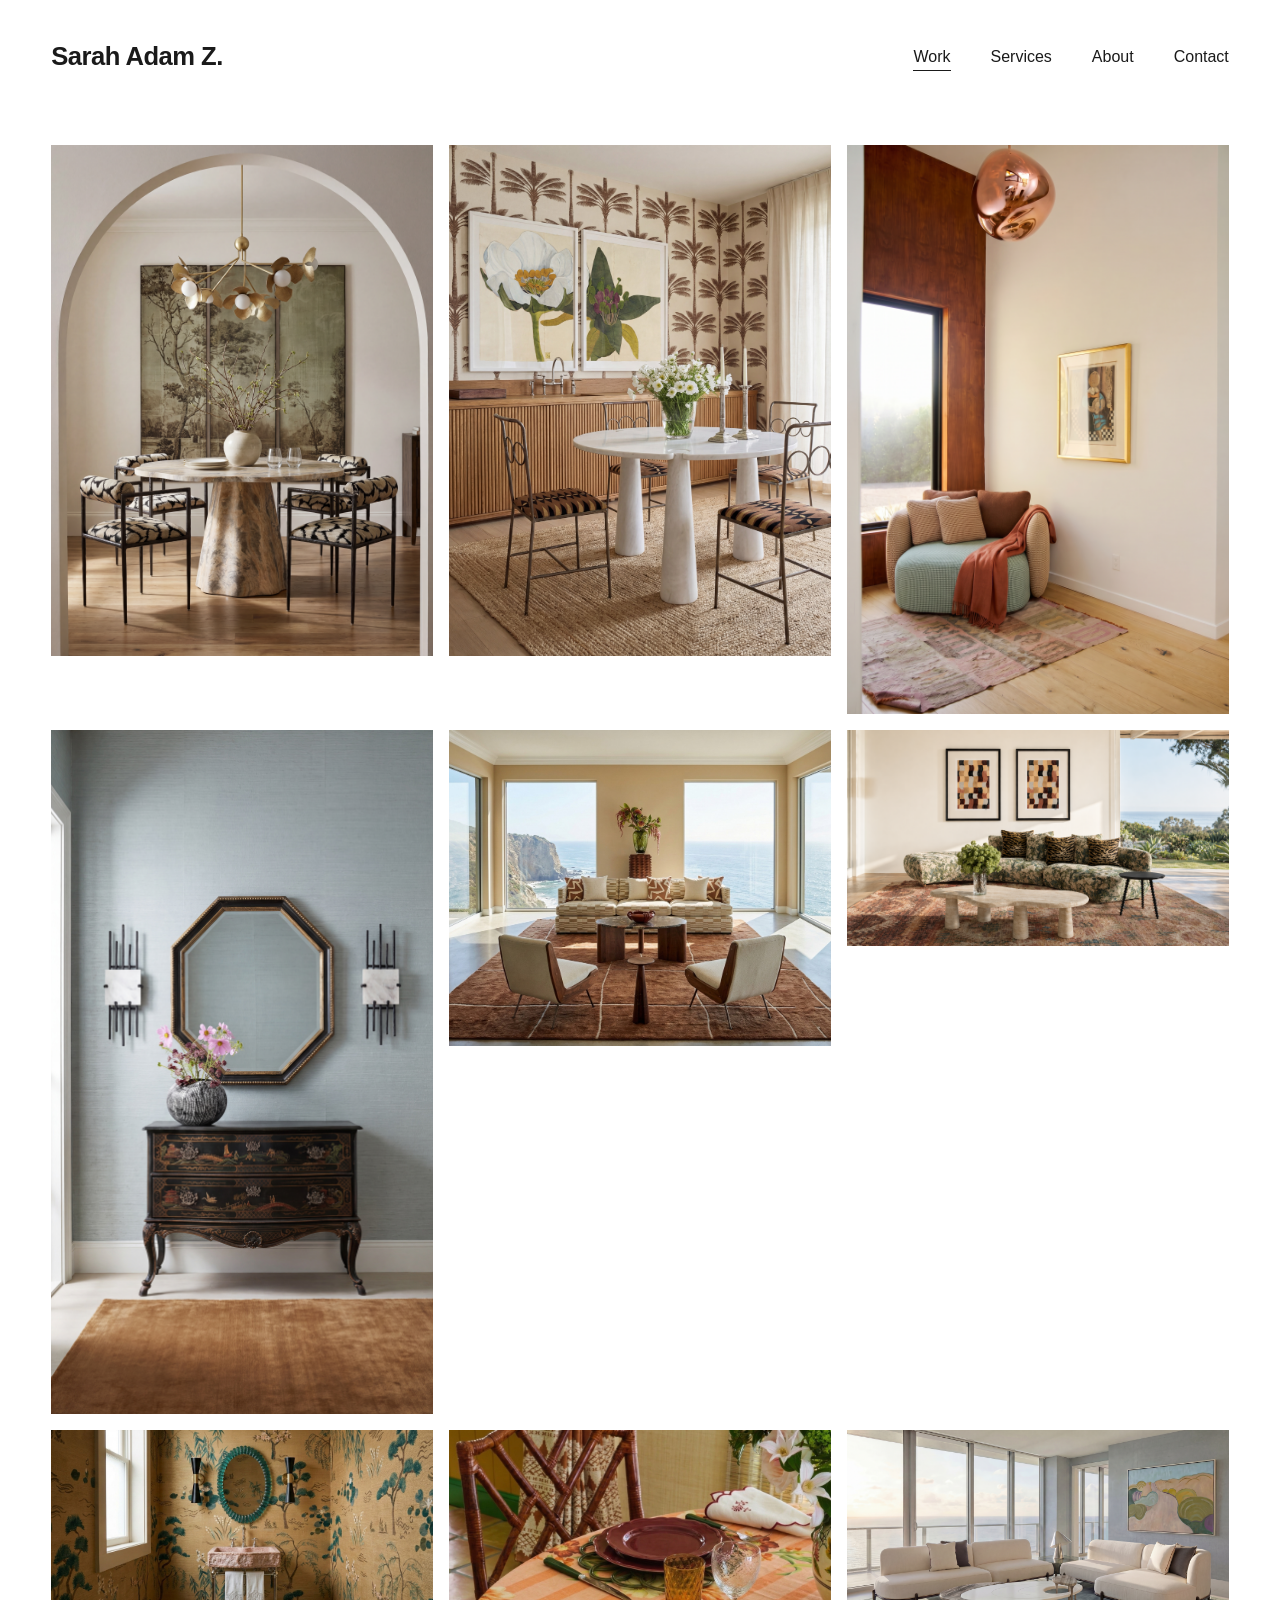
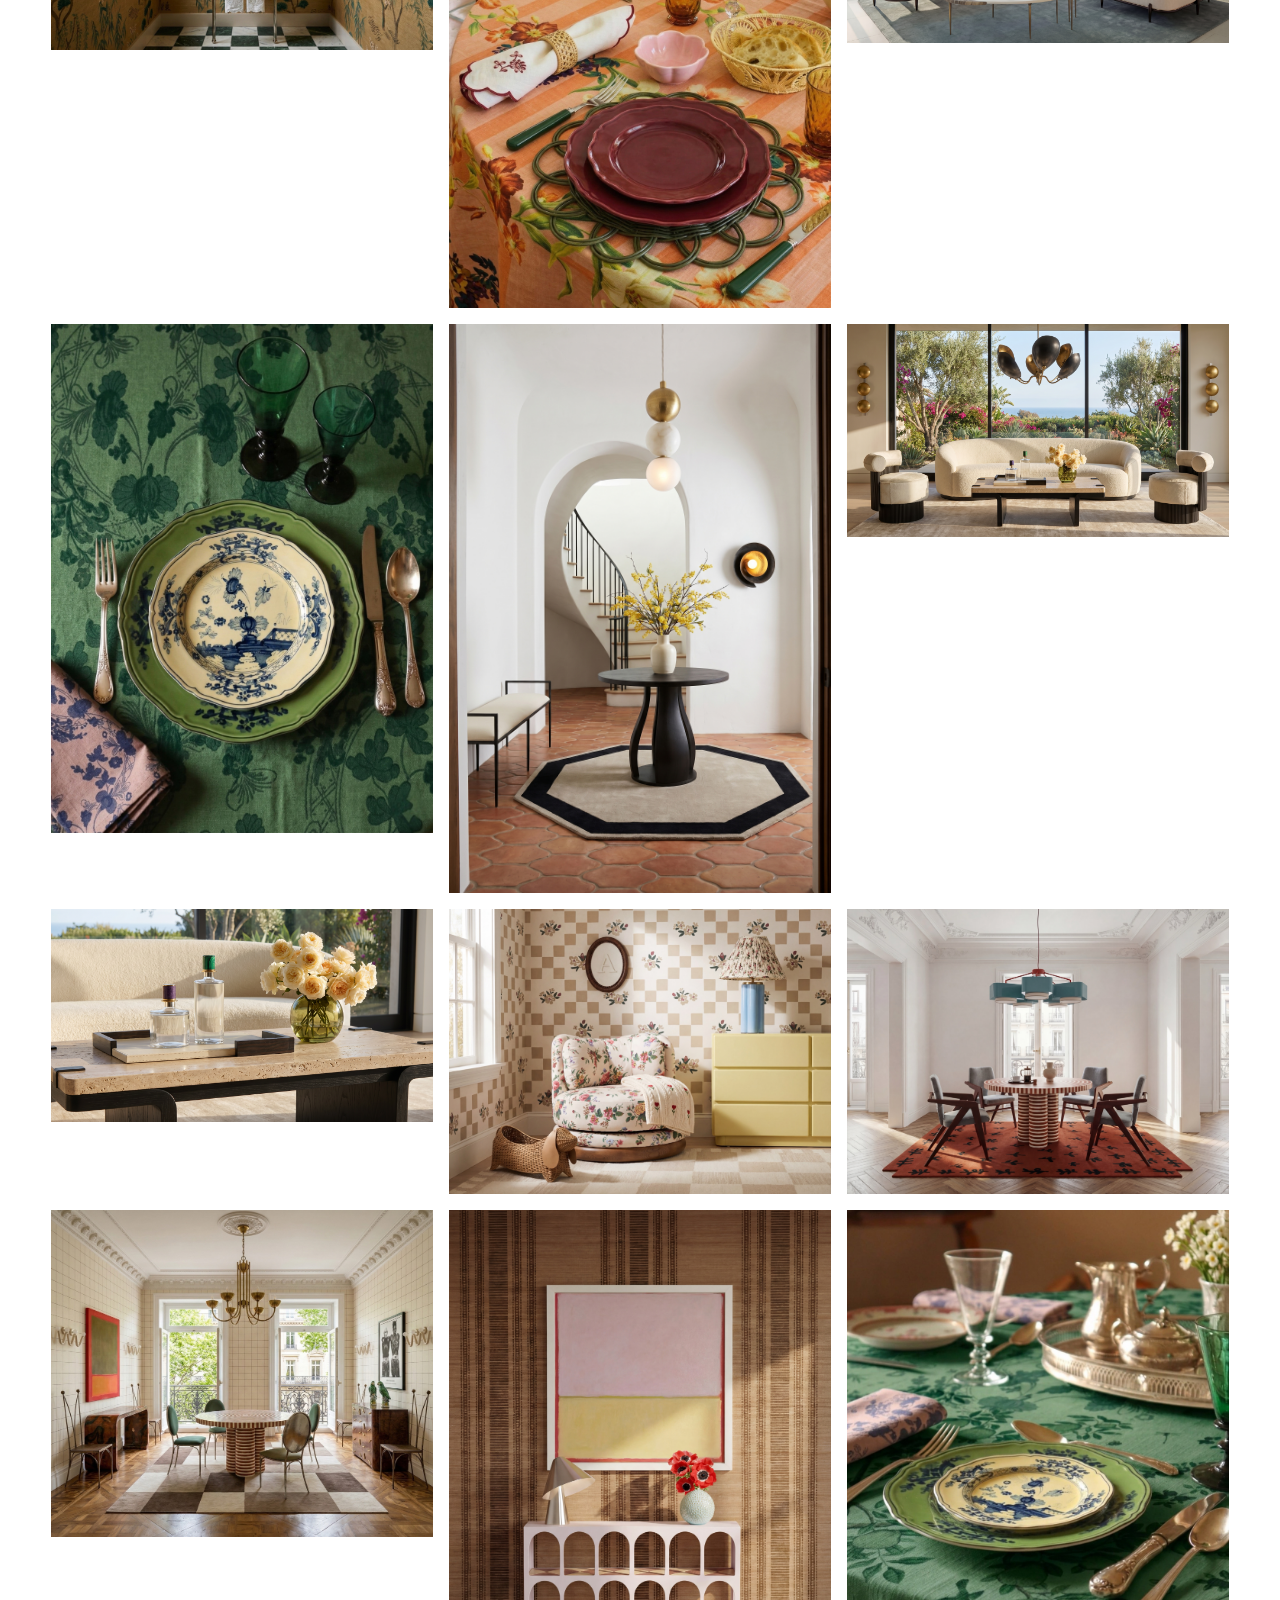
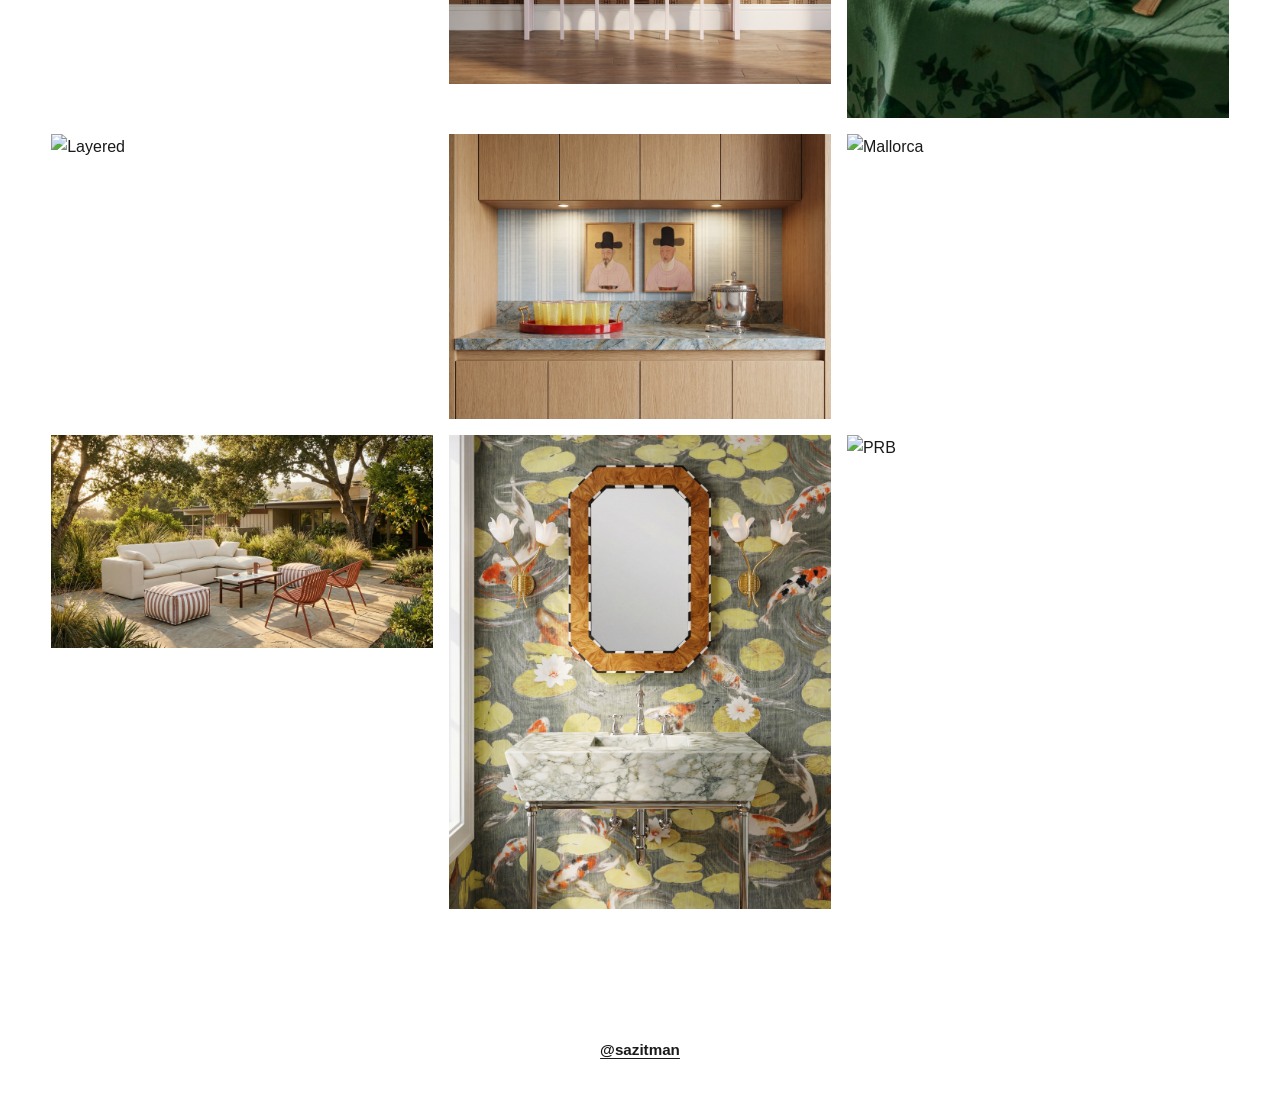
==== index.html @ c419304d "Bump CSS version to bust cache Co-Authored-By: Claude Sonnet 4.6 <noreply@anthropic.com>" ====
<!DOCTYPE html>
<html lang="en">
<head>
    <meta charset="UTF-8">
    <meta name="viewport" content="width=device-width, initial-scale=1.0">
    <title>Sarah Adam Z.</title>
    <link rel="stylesheet" href="styles.css?v=4">
</head>
<body>
    <header class="site-header">
        <a href="index.html" class="logo">Sarah Adam Z.</a>
        <button class="mobile-menu-toggle" aria-label="Toggle menu">
            <span></span>
            <span></span>
        </button>
        <nav class="main-nav">
            <a href="index.html" class="active">Work</a>
            <a href="services.html">Services</a>
            <a href="contact.html">About</a>
            <a href="contact-page.html">Contact</a>
        </nav>
    </header>

    <main>
        <section class="portfolio-grid">
            <!-- Editorial images -->
            <div class="grid-item">
                <a href="images/Arteriors.png" class="portfolio-link" data-title="Arteriors">
                    <img src="images/Arteriors.png" alt="Arteriors" loading="lazy">
                </a>
            </div>
            <div class="grid-item">
                <a href="images/Schumacher.jpg" class="portfolio-link" data-title="Schumacher">
                    <img src="images/Schumacher.jpg" alt="Schumacher" loading="lazy">
                </a>
            </div>
            <div class="grid-item">
                <a href="images/Adriana hoyos.png" class="portfolio-link" data-title="Adriana Hoyos">
                    <img src="images/Adriana hoyos.png" alt="Adriana Hoyos" loading="lazy">
                </a>
            </div>
            <div class="grid-item">
                <a href="images/alfonso marina.jpg" class="portfolio-link" data-title="Alfonso Marina">
                    <img src="images/alfonso marina.jpg" alt="Alfonso Marina" loading="lazy">
                </a>
            </div>
            <div class="grid-item">
                <a href="images/cb2.jpg" class="portfolio-link" data-title="CB2 Project">
                    <img src="images/cb2.jpg" alt="CB2 Project" loading="lazy">
                </a>
            </div>
            <!-- Rest of grid -->
            <div class="grid-item">
                <a href="images/Eichholtz.png" class="portfolio-link" data-title="Eichholtz">
                    <img src="images/Eichholtz.png" alt="Eichholtz" loading="lazy">
                </a>
            </div>
            <div class="grid-item">
                <a href="images/powder-room.jpg" class="portfolio-link" data-title="Powder Room">
                    <img src="images/powder-room.jpg" alt="Powder Room" loading="lazy">
                </a>
            </div>
            <div class="grid-item">
                <a href="images/cabanna.jpg" class="portfolio-link" data-title="Cabana">
                    <img src="images/cabanna.jpg" alt="Cabana" loading="lazy">
                </a>
            </div>
            <div class="grid-item">
                <a href="images/Miami Penthouse Living Room - No Flowers.png" class="portfolio-link" data-title="Miami Penthouse">
                    <img src="images/Miami Penthouse Living Room - No Flowers.png" alt="Miami Penthouse" loading="lazy">
                </a>
            </div>
            <div class="grid-item">
                <a href="images/ginori-1.jpg" class="portfolio-link" data-title="Ginori">
                    <img src="images/ginori-1.jpg" alt="Ginori" loading="lazy">
                </a>
            </div>
            <div class="grid-item">
                <a href="images/arteriors 2.jpg" class="portfolio-link" data-title="Arteriors 2">
                    <img src="images/arteriors 2.jpg" alt="Arteriors 2" loading="lazy">
                </a>
            </div>
            <div class="grid-item">
                <a href="images/arteriors 3.png" class="portfolio-link" data-title="Arteriors 3">
                    <img src="images/arteriors 3.png" alt="Arteriors 3" loading="lazy">
                </a>
            </div>
            <div class="grid-item">
                <a href="images/Coffee Table Close-Up.png" class="portfolio-link" data-title="Coffee Table Close-Up">
                    <img src="images/Coffee Table Close-Up.png" alt="Coffee Table Close-Up" loading="lazy">
                </a>
            </div>
            <div class="grid-item">
                <a href="images/anthropologie.jpg" class="portfolio-link" data-title="Anthropologie">
                    <img src="images/anthropologie.jpg" alt="Anthropologie" loading="lazy">
                </a>
            </div>
            <div class="grid-item">
                <a href="images/nordic-knots.jpg" class="portfolio-link" data-title="Nordic Knots">
                    <img src="images/nordic-knots.jpg" alt="Nordic Knots" loading="lazy">
                </a>
            </div>
            <div class="grid-item">
                <a href="images/madrid.jpg" class="portfolio-link" data-title="Madrid">
                    <img src="images/madrid.jpg" alt="Madrid" loading="lazy">
                </a>
            </div>
            <div class="grid-item">
                <a href="images/entrance.jpg" class="portfolio-link" data-title="Entrance">
                    <img src="images/entrance.jpg" alt="Entrance" loading="lazy">
                </a>
            </div>
            <div class="grid-item">
                <a href="images/ginori.jpg" class="portfolio-link" data-title="Ginori Details">
                    <img src="images/ginori.jpg" alt="Ginori Details" loading="lazy">
                </a>
            </div>
            <div class="grid-item">
                <a href="images/layered.jpg" class="portfolio-link" data-title="Layered">
                    <img src="images/layered.jpg" alt="Layered" loading="lazy">
                </a>
            </div>
            <div class="grid-item">
                <a href="images/bar.jpg" class="portfolio-link" data-title="Bar">
                    <img src="images/bar.jpg" alt="Bar" loading="lazy">
                </a>
            </div>
            <div class="grid-item">
                <a href="images/mallorca.jpg" class="portfolio-link" data-title="Mallorca">
                    <img src="images/mallorca.jpg" alt="Mallorca" loading="lazy">
                </a>
            </div>
            <div class="grid-item">
                <a href="images/Sundays.jpg" class="portfolio-link" data-title="Sundays">
                    <img src="images/Sundays.jpg" alt="Sundays" loading="lazy">
                </a>
            </div>
            <div class="grid-item">
                <a href="images/urban electric.jpg" class="portfolio-link" data-title="Urban Electric">
                    <img src="images/urban electric.jpg" alt="Urban Electric" loading="lazy">
                </a>
            </div>
            <div class="grid-item">
                <a href="images/PRB.jpg" class="portfolio-link" data-title="PRB">
                    <img src="images/PRB.jpg" alt="PRB" loading="lazy">
                </a>
            </div>
        </section>
    </main>

    <footer class="site-footer">
        <a href="https://www.instagram.com/sazitman" class="instagram-link" target="_blank">@sazitman</a>
    </footer>

    <!-- Lightbox -->
    <div class="lightbox" id="lightbox">
        <button class="lightbox-close" aria-label="Close">&times;</button>
        <img src="" alt="" class="lightbox-img">
    </div>

    <script src="script.js"></script>
</body>
</html>
---- styles.css ----
/* ============================================
   Reset & Base
   ============================================ */
*,
*::before,
*::after {
    margin: 0;
    padding: 0;
    box-sizing: border-box;
}

html {
    scroll-behavior: smooth;
}

body {
    font-family: -apple-system, BlinkMacSystemFont, 'Helvetica Neue', Arial, sans-serif;
    color: #1a1a1a;
    background: #fff;
    line-height: 1.6;
    -webkit-font-smoothing: antialiased;
}

img {
    max-width: 100%;
    height: auto;
    display: block;
}

a {
    color: inherit;
    text-decoration: none;
}

/* ============================================
   Header
   ============================================ */
.site-header {
    display: flex;
    align-items: center;
    justify-content: space-between;
    padding: 2.8vw 4vw;
    position: sticky;
    top: 0;
    background: rgba(255, 255, 255, 0.95);
    backdrop-filter: blur(10px);
    -webkit-backdrop-filter: blur(10px);
    z-index: 100;
}

.logo {
    font-size: 1.6rem;
    font-weight: 800;
    letter-spacing: -0.02em;
    white-space: nowrap;
}

.main-nav {
    display: flex;
    gap: 2.5rem;
}

.main-nav a {
    font-size: 1rem;
    font-weight: 400;
    position: relative;
    transition: opacity 0.2s;
}

.main-nav a::after {
    content: '';
    position: absolute;
    bottom: -2px;
    left: 0;
    width: 100%;
    height: 1px;
    background: #1a1a1a;
    transform: scaleX(0);
    transition: transform 0.3s ease;
}

.main-nav a:hover::after,
.main-nav a.active::after {
    transform: scaleX(1);
}

/* Mobile Menu Toggle */
.mobile-menu-toggle {
    display: none;
    flex-direction: column;
    gap: 6px;
    background: none;
    border: none;
    cursor: pointer;
    padding: 4px;
    z-index: 200;
}

.mobile-menu-toggle span {
    width: 24px;
    height: 1.5px;
    background: #1a1a1a;
    transition: all 0.3s ease;
}

.mobile-menu-toggle.open span:first-child {
    transform: rotate(45deg) translate(3px, 3px);
}

.mobile-menu-toggle.open span:last-child {
    transform: rotate(-45deg) translate(3px, -3px);
}

/* ============================================
   Hero Slideshow
   ============================================ */
.hero-slideshow {
    position: relative;
    width: 100%;
    max-width: 1000px;
    margin: 0 auto;
    padding: 0 4vw;
    overflow: hidden;
}

.slideshow-container {
    position: relative;
    width: 100%;
    aspect-ratio: 4 / 3;
    overflow: hidden;
}

.slide {
    position: absolute;
    top: 0;
    left: 0;
    width: 100%;
    height: 100%;
    opacity: 0;
    transition: opacity 0.8s ease;
}

.slide.active {
    opacity: 1;
}

.slide img {
    width: 100%;
    height: 100%;
    object-fit: cover;
}

.slide-arrow {
    position: absolute;
    top: 50%;
    transform: translateY(-50%);
    background: none;
    border: none;
    font-size: 2.5rem;
    color: #999;
    cursor: pointer;
    z-index: 10;
    padding: 1rem 0.5rem;
    transition: color 0.2s;
    line-height: 1;
}

.slide-arrow:hover {
    color: #1a1a1a;
}

.slide-prev {
    left: 0.5vw;
}

.slide-next {
    right: 0.5vw;
}

/* ============================================
   Portfolio Grid (3-column masonry)
   ============================================ */
.portfolio-grid {
    display: grid;
    grid-template-columns: repeat(3, 1fr);
    gap: 1rem;
    padding: 2rem 4vw 4rem;
    max-width: 1500px;
    margin: 0 auto;
    align-items: start;
}

.grid-item {
    overflow: hidden;
}

.grid-item img {
    width: 100%;
    height: auto;
    display: block;
    transition: transform 0.6s ease, opacity 0.4s ease;
}

.grid-item:hover img {
    transform: scale(1.03);
    opacity: 0.92;
}

.portfolio-link {
    display: block;
    position: relative;
    cursor: pointer;
    overflow: hidden;
}

/* ============================================
   Testimonials Page
   ============================================ */
.testimonials-page {
    max-width: 1400px;
    margin: 0 auto;
    padding: 4rem 4vw 8rem;
}

.page-title {
    font-size: clamp(2.5rem, 5vw, 4rem);
    font-weight: 800;
    text-align: center;
    margin-bottom: 3rem;
    letter-spacing: -0.02em;
}

.testimonials-grid {
    display: grid;
    grid-template-columns: repeat(3, 1fr);
    gap: 3rem;
}

.testimonial blockquote {
    font-size: 1.05rem;
    font-weight: 700;
    line-height: 1.65;
    margin-bottom: 1.5rem;
}

.testimonial cite {
    font-style: normal;
    font-size: 0.9rem;
    color: #666;
    font-weight: 400;
}

/* ============================================
   Contact Page
   ============================================ */
.contact-page {
    max-width: 1400px;
    margin: 0 auto;
    padding: 2rem 4vw 8rem;
}

.contact-content {
    display: grid;
    grid-template-columns: 1fr 1fr;
    gap: 4rem;
    align-items: start;
}

.contact-text .page-title {
    text-align: left;
    margin-bottom: 1.5rem;
}

.divider {
    width: 100%;
    max-width: 400px;
    height: 1px;
    background: #1a1a1a;
    margin-bottom: 2rem;
}

.contact-text p {
    font-size: 1rem;
    line-height: 1.75;
    margin-bottom: 1.25rem;
    max-width: 500px;
}

.contact-cta {
    margin-top: 1rem;
}

.email-link {
    font-size: 1rem;
    text-decoration: underline;
    text-underline-offset: 3px;
}

.email-link:hover {
    opacity: 0.7;
}

.contact-image img {
    width: 100%;
    height: auto;
    object-fit: cover;
}

/* ============================================
   Services List
   ============================================ */
.services-list {
    padding: 0;
}

.service-item {
    padding: 1.5rem 0;
    border-bottom: 1px solid #e5e5e5;
}

.service-item:last-child {
    border-bottom: none;
}

.service-title {
    font-size: 1.2rem;
    font-weight: 700;
    cursor: pointer;
    list-style: none;
    display: flex;
    align-items: center;
    justify-content: space-between;
}

.service-title::-webkit-details-marker {
    display: none;
}

.service-title::after {
    content: '+';
    font-size: 1.4rem;
    font-weight: 300;
    transition: transform 0.3s ease;
}

.service-item[open] .service-title::after {
    content: '\2212';
}

.service-item[open] .service-title {
    margin-bottom: 0.75rem;
}

.service-description {
    font-size: 1rem;
    line-height: 1.75;
    margin-bottom: 0.75rem;
    color: #444;
}

.service-price {
    font-size: 0.95rem;
    font-weight: 600;
}

/* ============================================
   Footer
   ============================================ */
.site-footer {
    text-align: center;
    padding: 4rem 4vw 3rem;
}

.instagram-link {
    font-size: 0.95rem;
    font-weight: 600;
    text-decoration: underline;
    text-underline-offset: 3px;
}

.instagram-link:hover {
    opacity: 0.7;
}

/* ============================================
   Lightbox
   ============================================ */
.lightbox {
    position: fixed;
    inset: 0;
    background: rgba(0, 0, 0, 0.92);
    display: flex;
    align-items: center;
    justify-content: center;
    z-index: 1000;
    opacity: 0;
    pointer-events: none;
    transition: opacity 0.3s ease;
}

.lightbox.active {
    opacity: 1;
    pointer-events: all;
}

body:has(.lightbox.active) .site-header,
body:has(.lightbox.active) main,
body:has(.lightbox.active) .site-footer {
    visibility: hidden;
}

.lightbox-img {
    max-width: 75vw;
    max-height: 85vh;
    width: auto;
    height: auto;
    object-fit: contain;
}

.lightbox-close {
    position: absolute;
    top: 1.5rem;
    right: 2rem;
    background: none;
    border: none;
    color: #fff;
    font-size: 2.5rem;
    cursor: pointer;
    line-height: 1;
    transition: opacity 0.2s;
}

.lightbox-close:hover {
    opacity: 0.7;
}

/* ============================================
   Mobile Responsive
   ============================================ */
@media (max-width: 768px) {
    .site-header {
        padding: 6vw 5vw;
    }

    .mobile-menu-toggle {
        display: flex;
    }

    .main-nav {
        position: fixed;
        top: 0;
        right: 0;
        width: 100%;
        height: 100vh;
        flex-direction: column;
        align-items: center;
        justify-content: center;
        gap: 2rem;
        background: #fff;
        transform: translateX(100%);
        transition: transform 0.4s ease;
        z-index: 150;
    }

    .main-nav.open {
        transform: translateX(0);
    }

    .main-nav a {
        font-size: 1.5rem;
    }

    .hero-slideshow {
        padding: 0 5vw;
    }

    .slide-arrow {
        font-size: 1.8rem;
    }

    .portfolio-grid {
        grid-template-columns: 1fr;
        padding: 3rem 5vw;
    }

    .testimonials-grid {
        grid-template-columns: 1fr;
        gap: 2.5rem;
    }

    .contact-content {
        grid-template-columns: 1fr;
        gap: 2.5rem;
    }

    .contact-image {
        order: -1;
    }
}

@media (max-width: 1024px) and (min-width: 769px) {
    .portfolio-grid {
        grid-template-columns: repeat(2, 1fr);
    }

    .testimonials-grid {
        grid-template-columns: repeat(2, 1fr);
    }
}
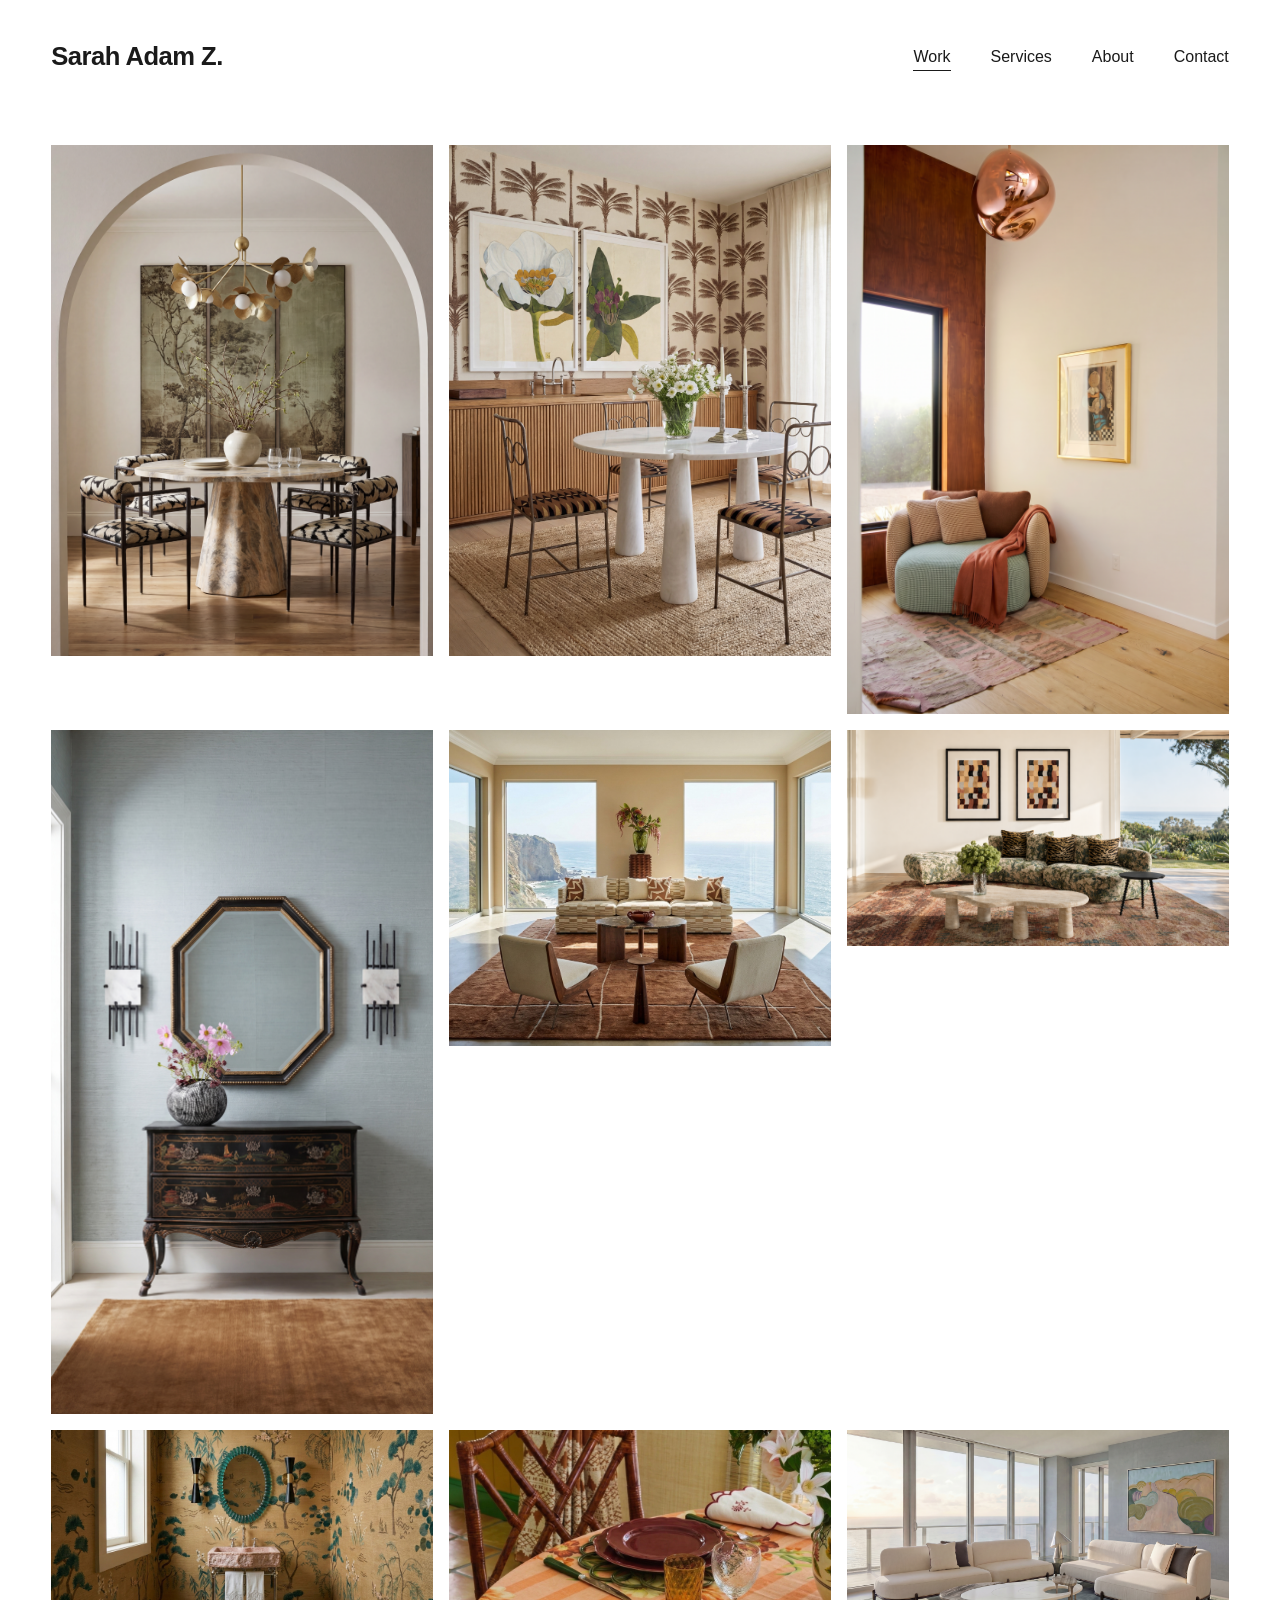
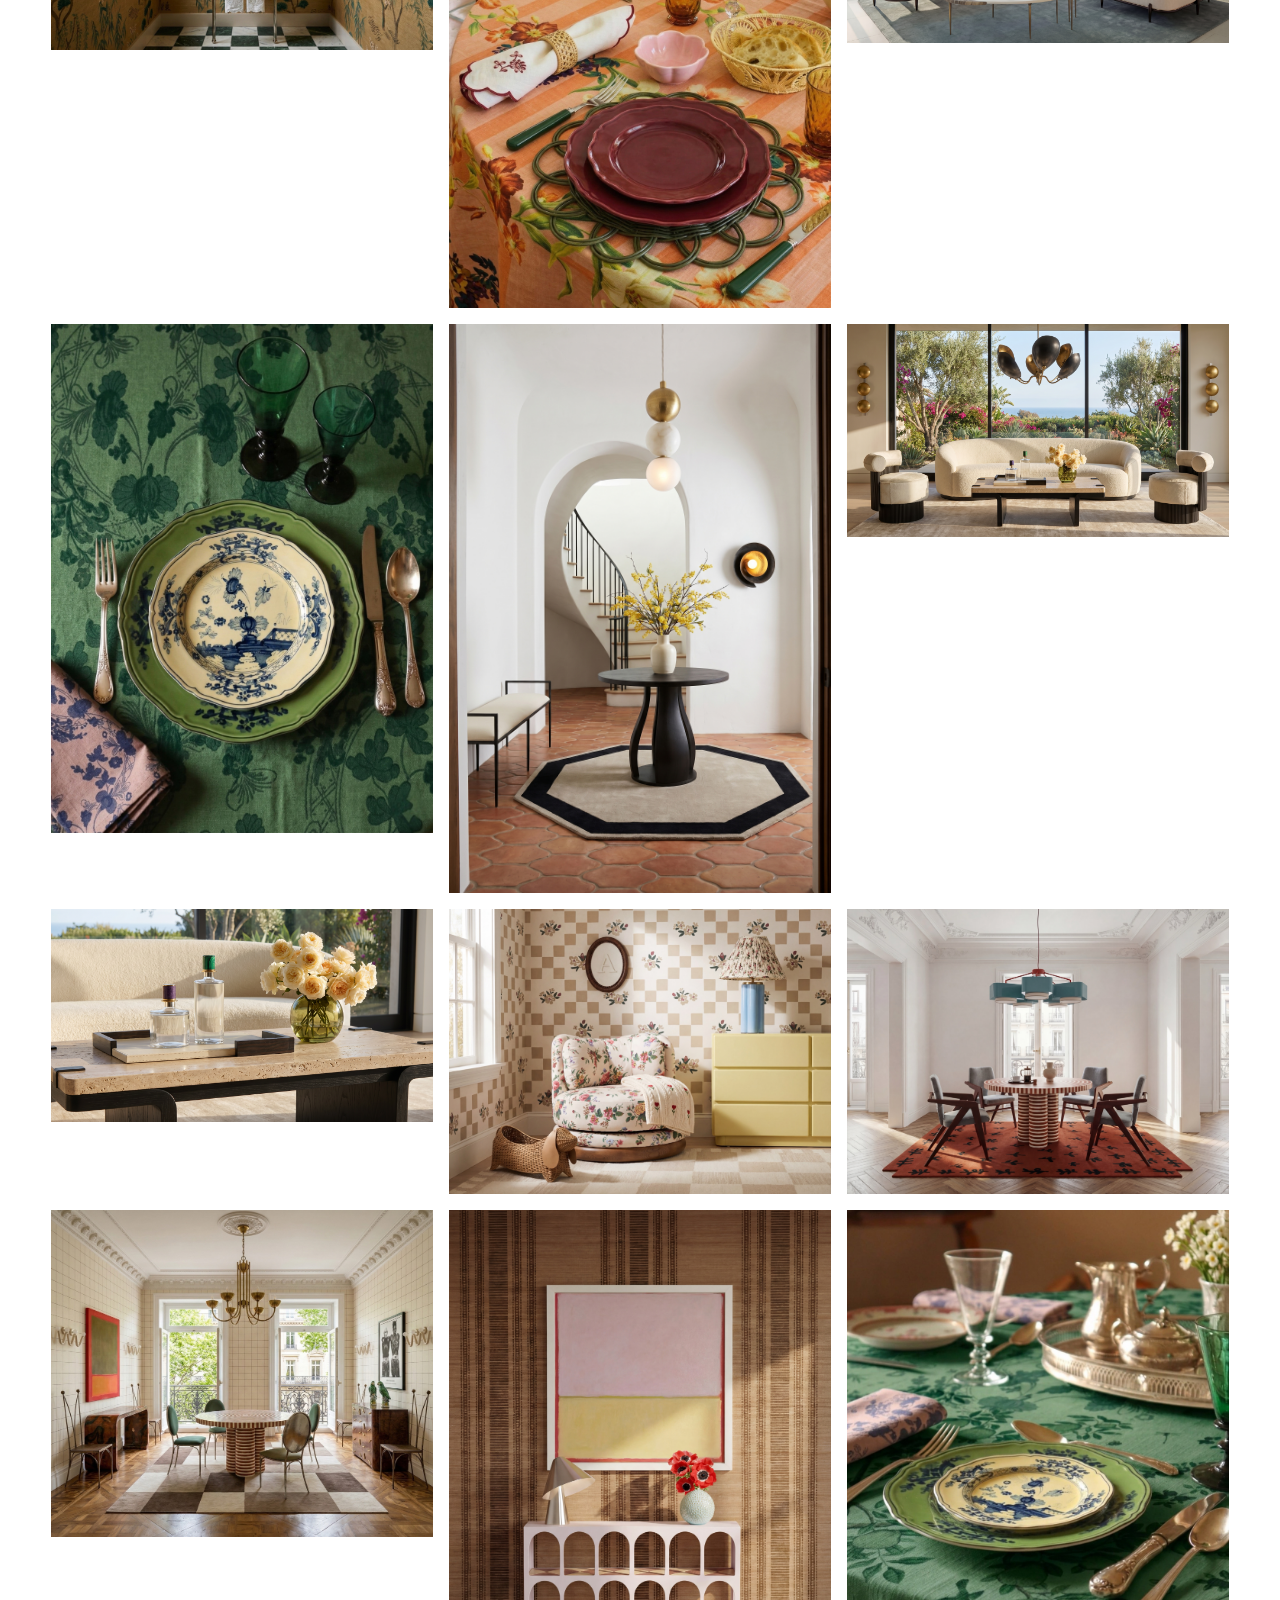
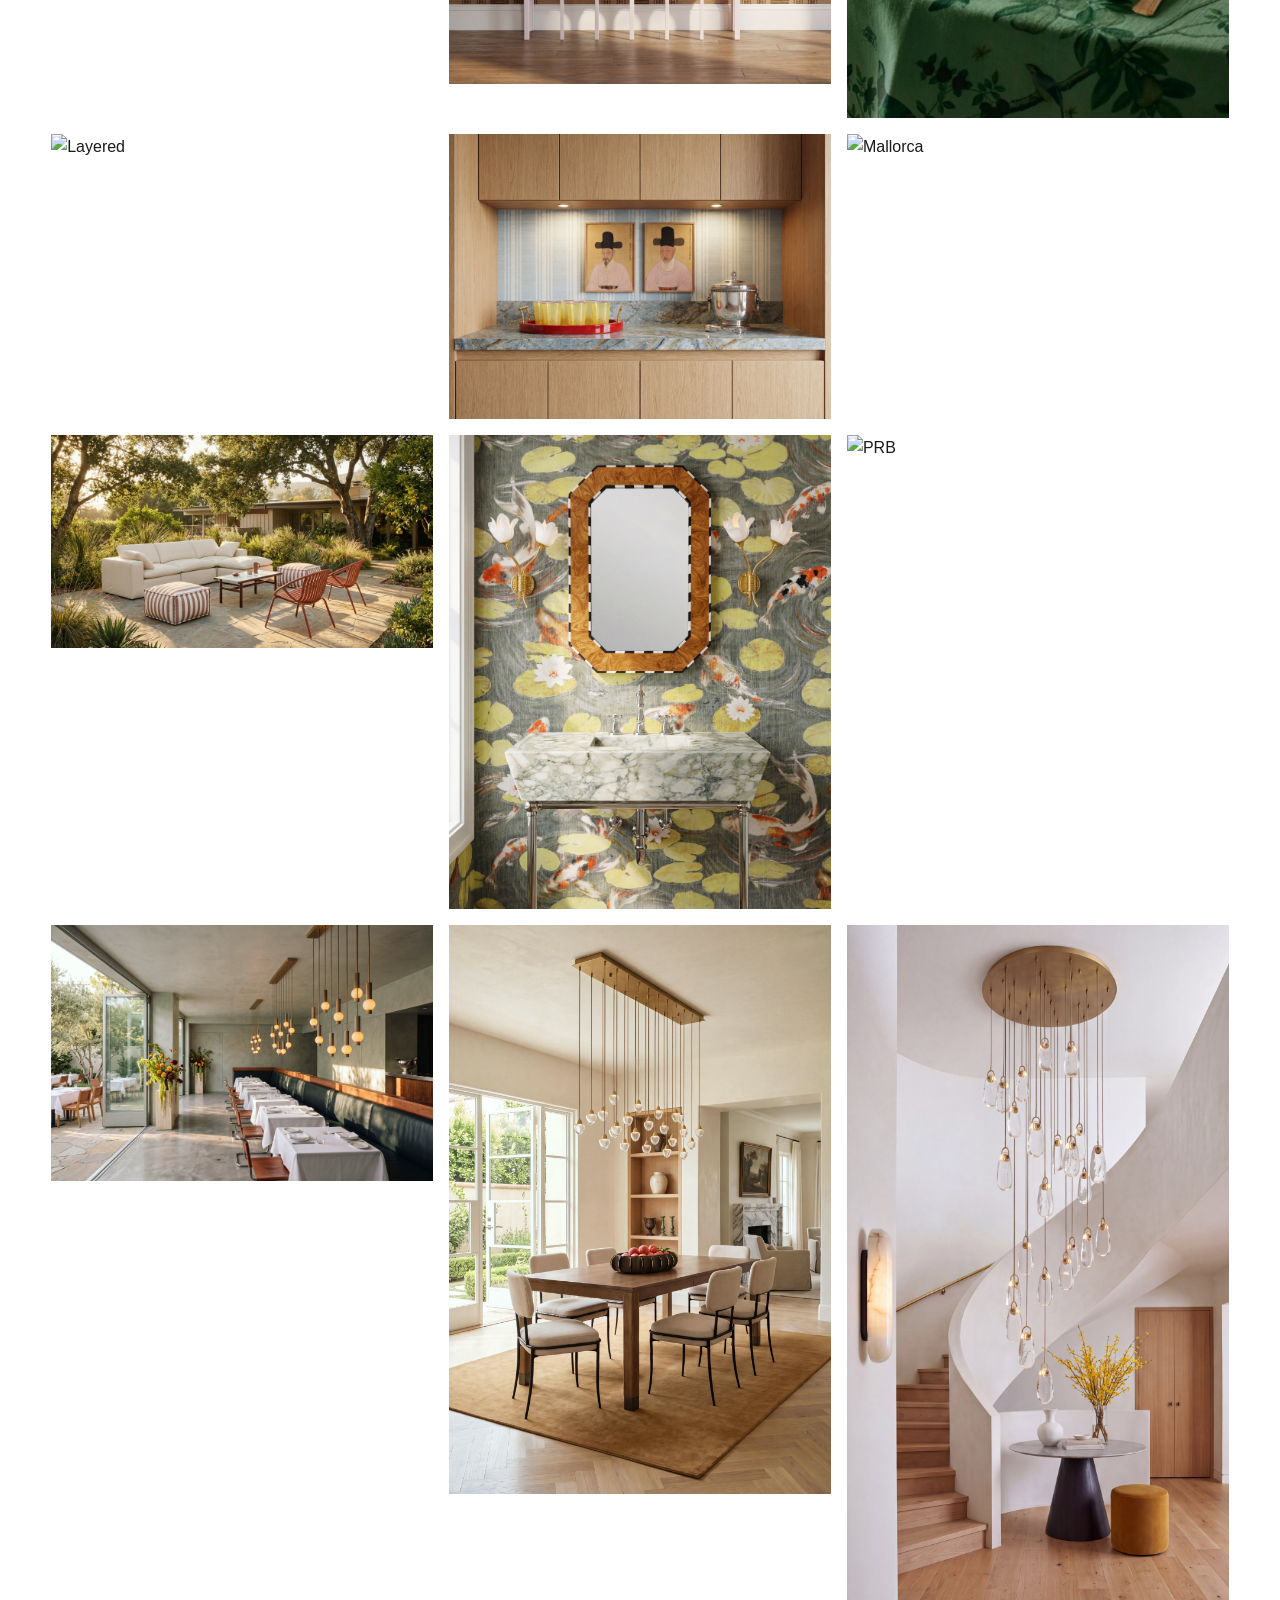
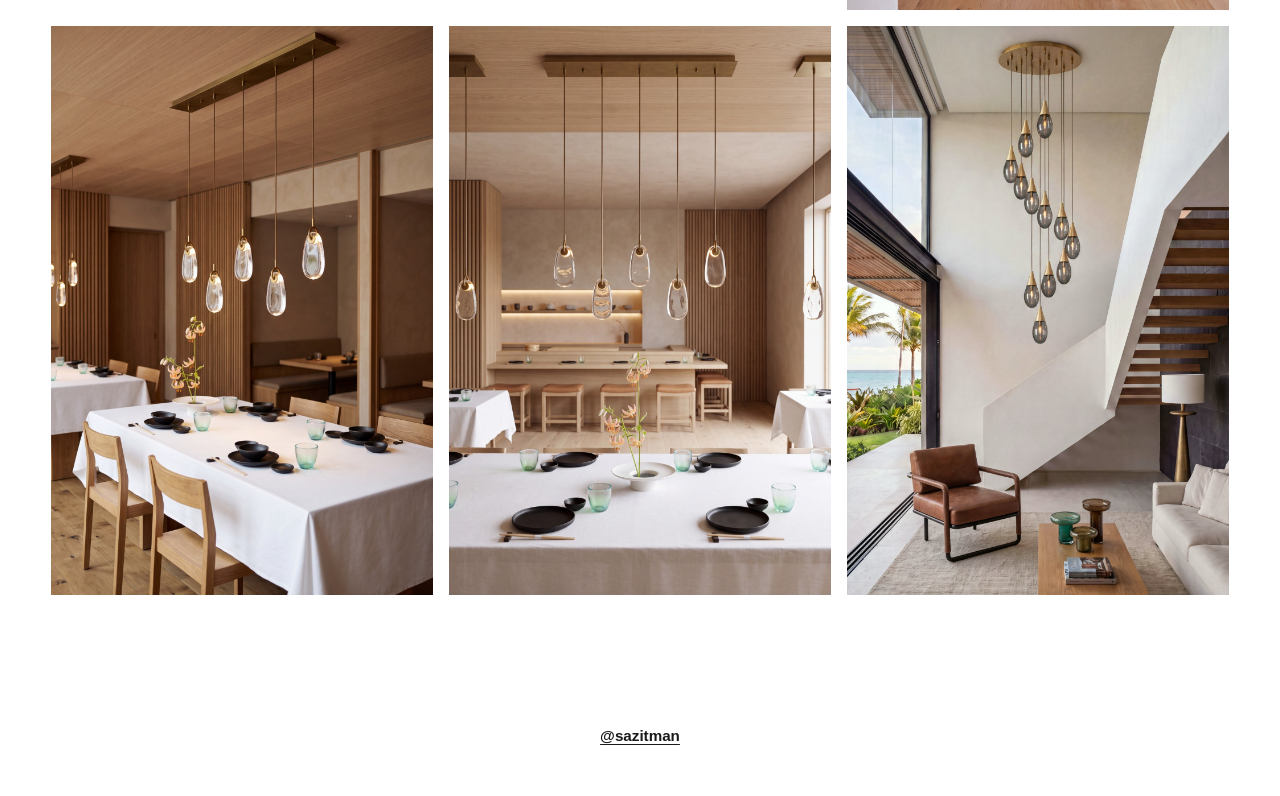
==== commit 33c0fe34: "Add 6 new photos to portfolio grid Co-Authored-By: Claude Sonnet 4.6 <noreply@anthropic.com>" ====
--- a/index.html
+++ b/index.html
@@ -145,6 +145,36 @@
                     <img src="images/PRB.jpg" alt="PRB" loading="lazy">
                 </a>
             </div>
+            <div class="grid-item">
+                <a href="images/restaurant-1.jpg" class="portfolio-link" data-title="Restaurant">
+                    <img src="images/restaurant-1.jpg" alt="Restaurant" loading="lazy">
+                </a>
+            </div>
+            <div class="grid-item">
+                <a href="images/dining-chandelier.jpg" class="portfolio-link" data-title="Dining Chandelier">
+                    <img src="images/dining-chandelier.jpg" alt="Dining Chandelier" loading="lazy">
+                </a>
+            </div>
+            <div class="grid-item">
+                <a href="images/staircase.jpg" class="portfolio-link" data-title="Staircase">
+                    <img src="images/staircase.jpg" alt="Staircase" loading="lazy">
+                </a>
+            </div>
+            <div class="grid-item">
+                <a href="images/restaurant-2.jpg" class="portfolio-link" data-title="Restaurant 2">
+                    <img src="images/restaurant-2.jpg" alt="Restaurant 2" loading="lazy">
+                </a>
+            </div>
+            <div class="grid-item">
+                <a href="images/restaurant-3.jpg" class="portfolio-link" data-title="Restaurant 3">
+                    <img src="images/restaurant-3.jpg" alt="Restaurant 3" loading="lazy">
+                </a>
+            </div>
+            <div class="grid-item">
+                <a href="images/beach-house.jpg" class="portfolio-link" data-title="Beach House">
+                    <img src="images/beach-house.jpg" alt="Beach House" loading="lazy">
+                </a>
+            </div>
         </section>
     </main>
 
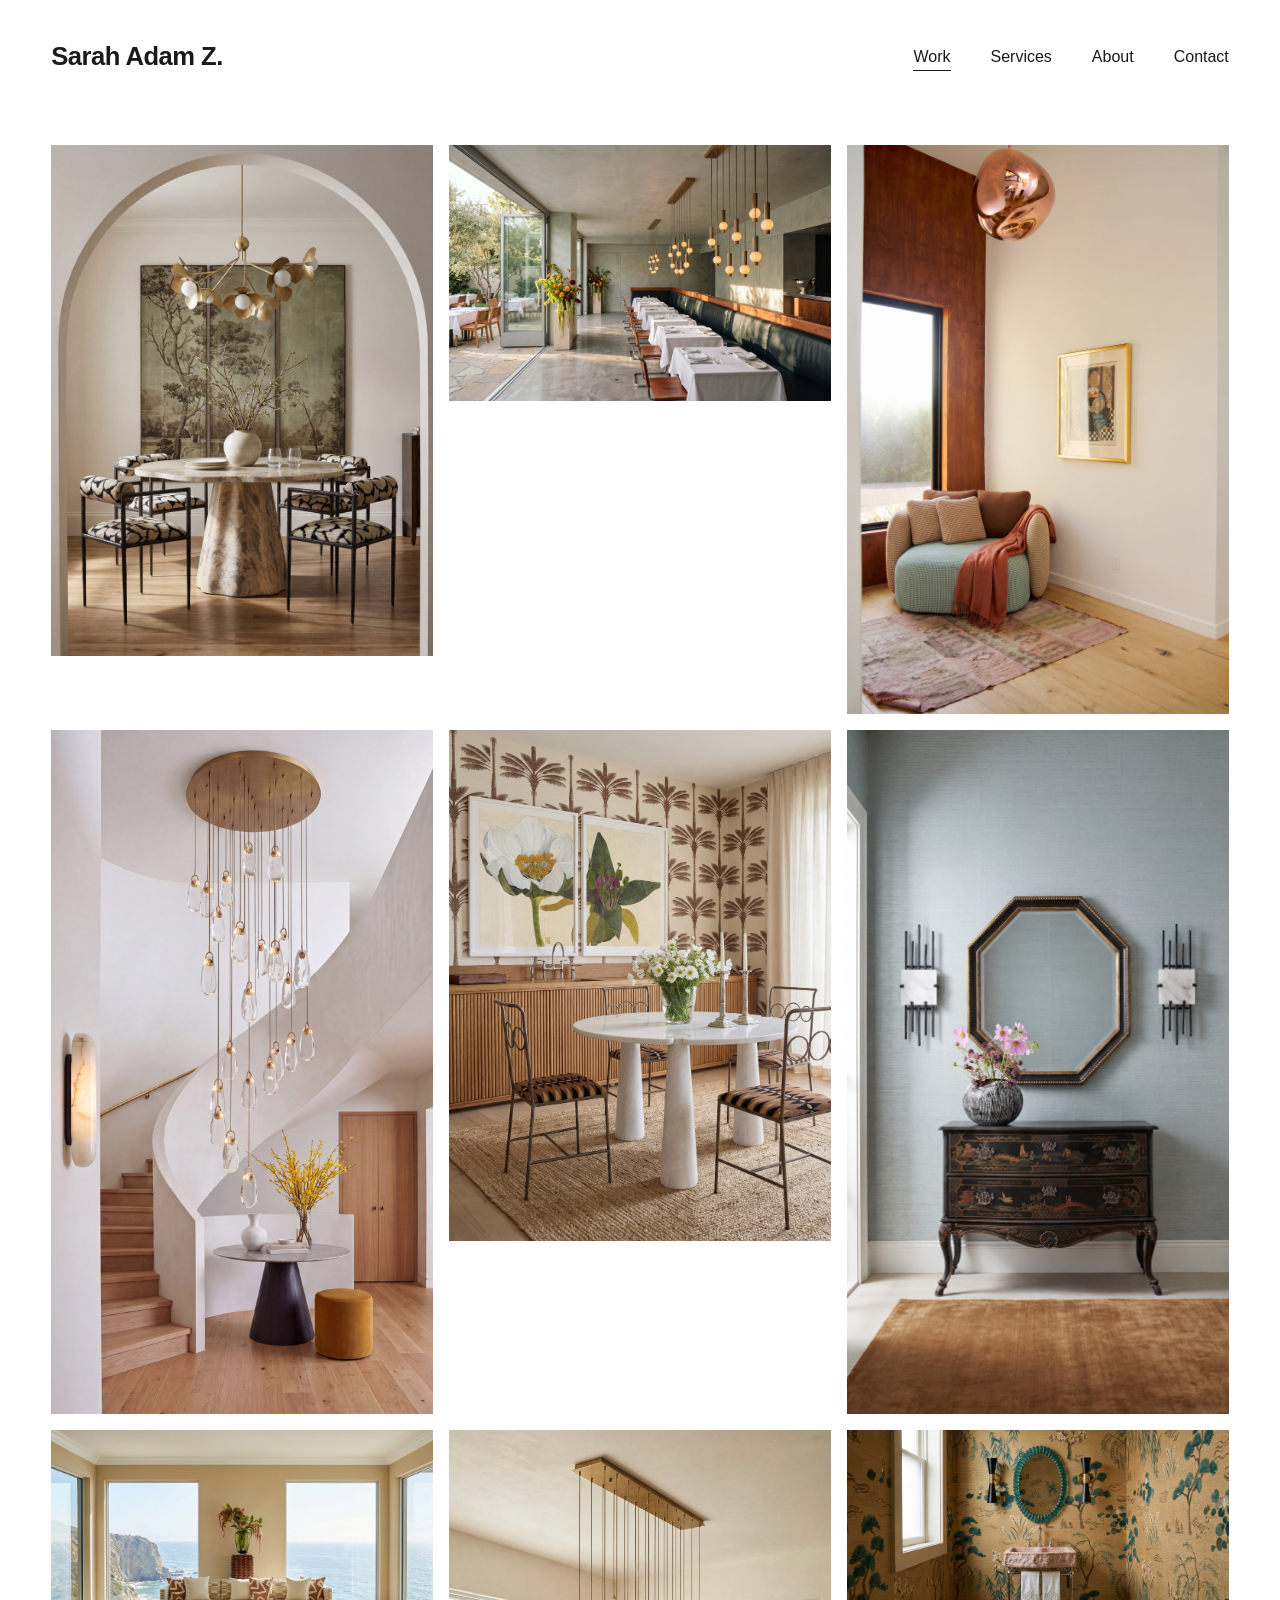
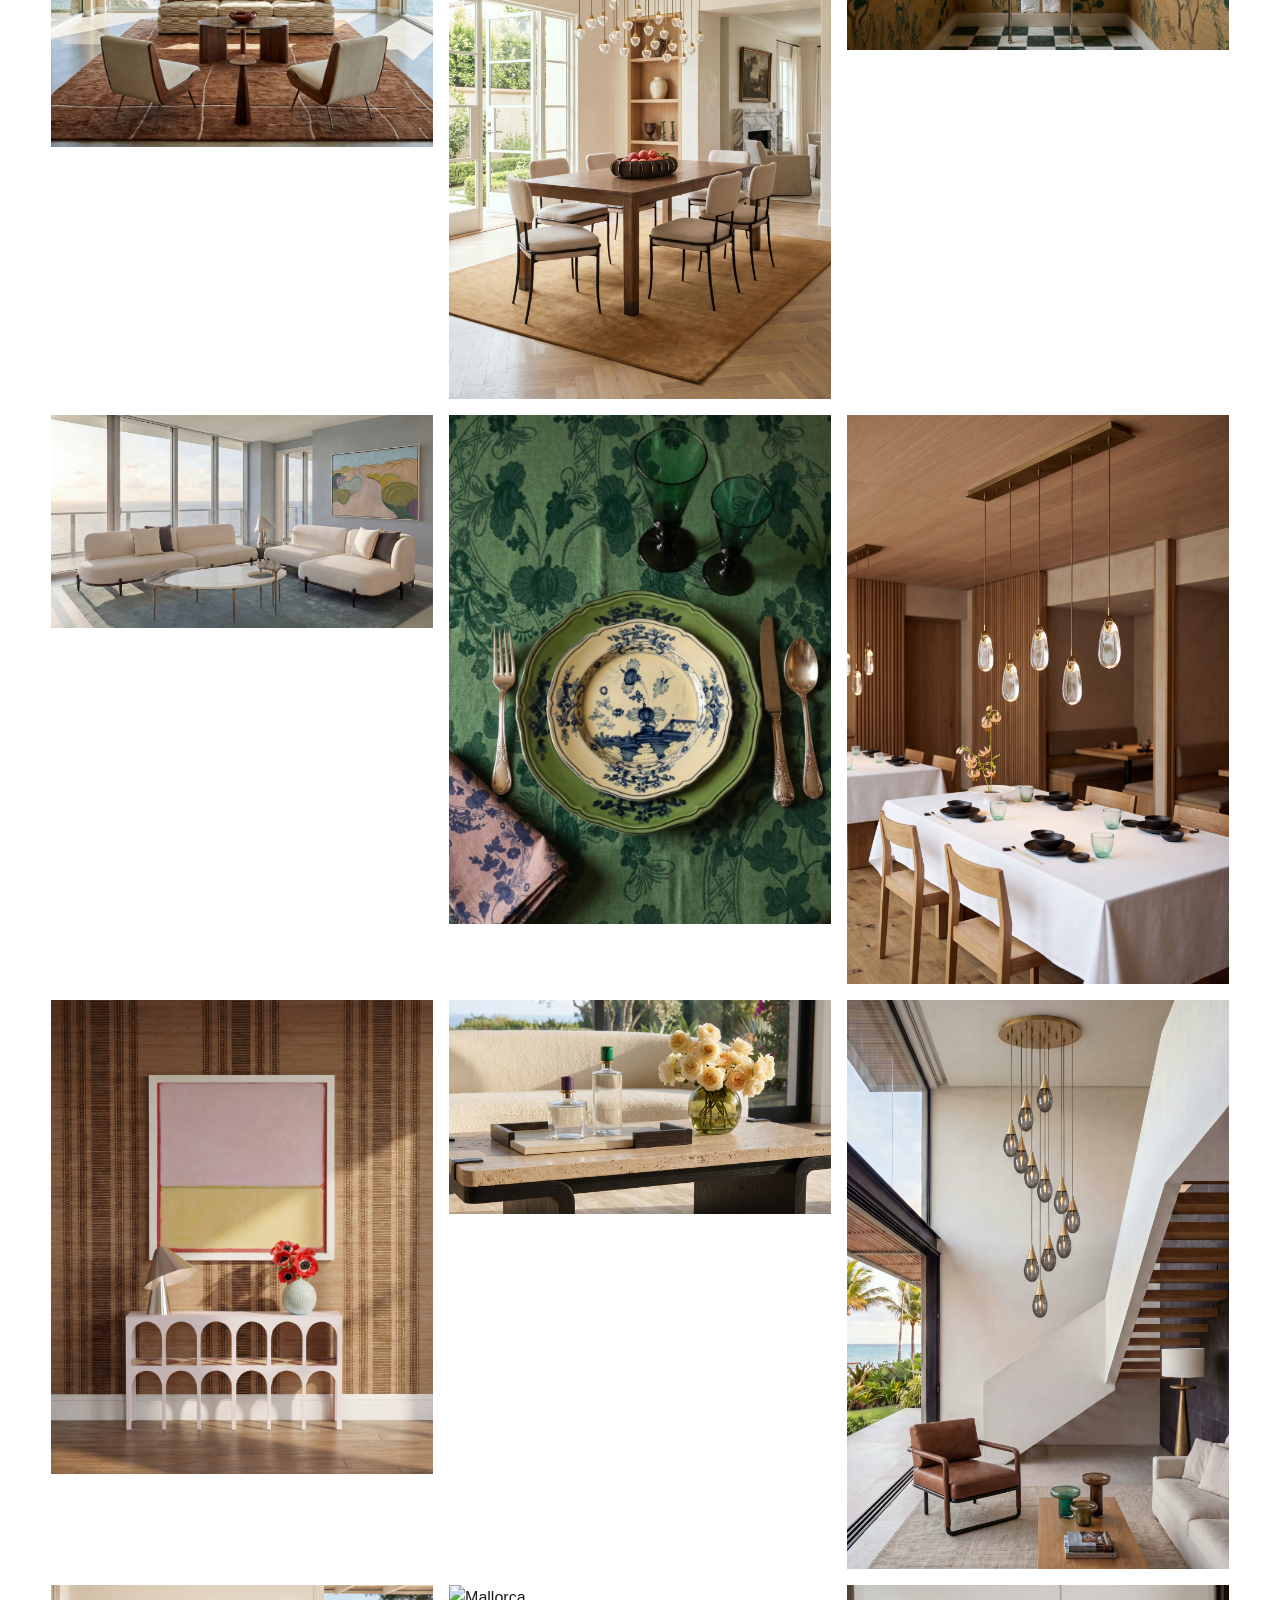
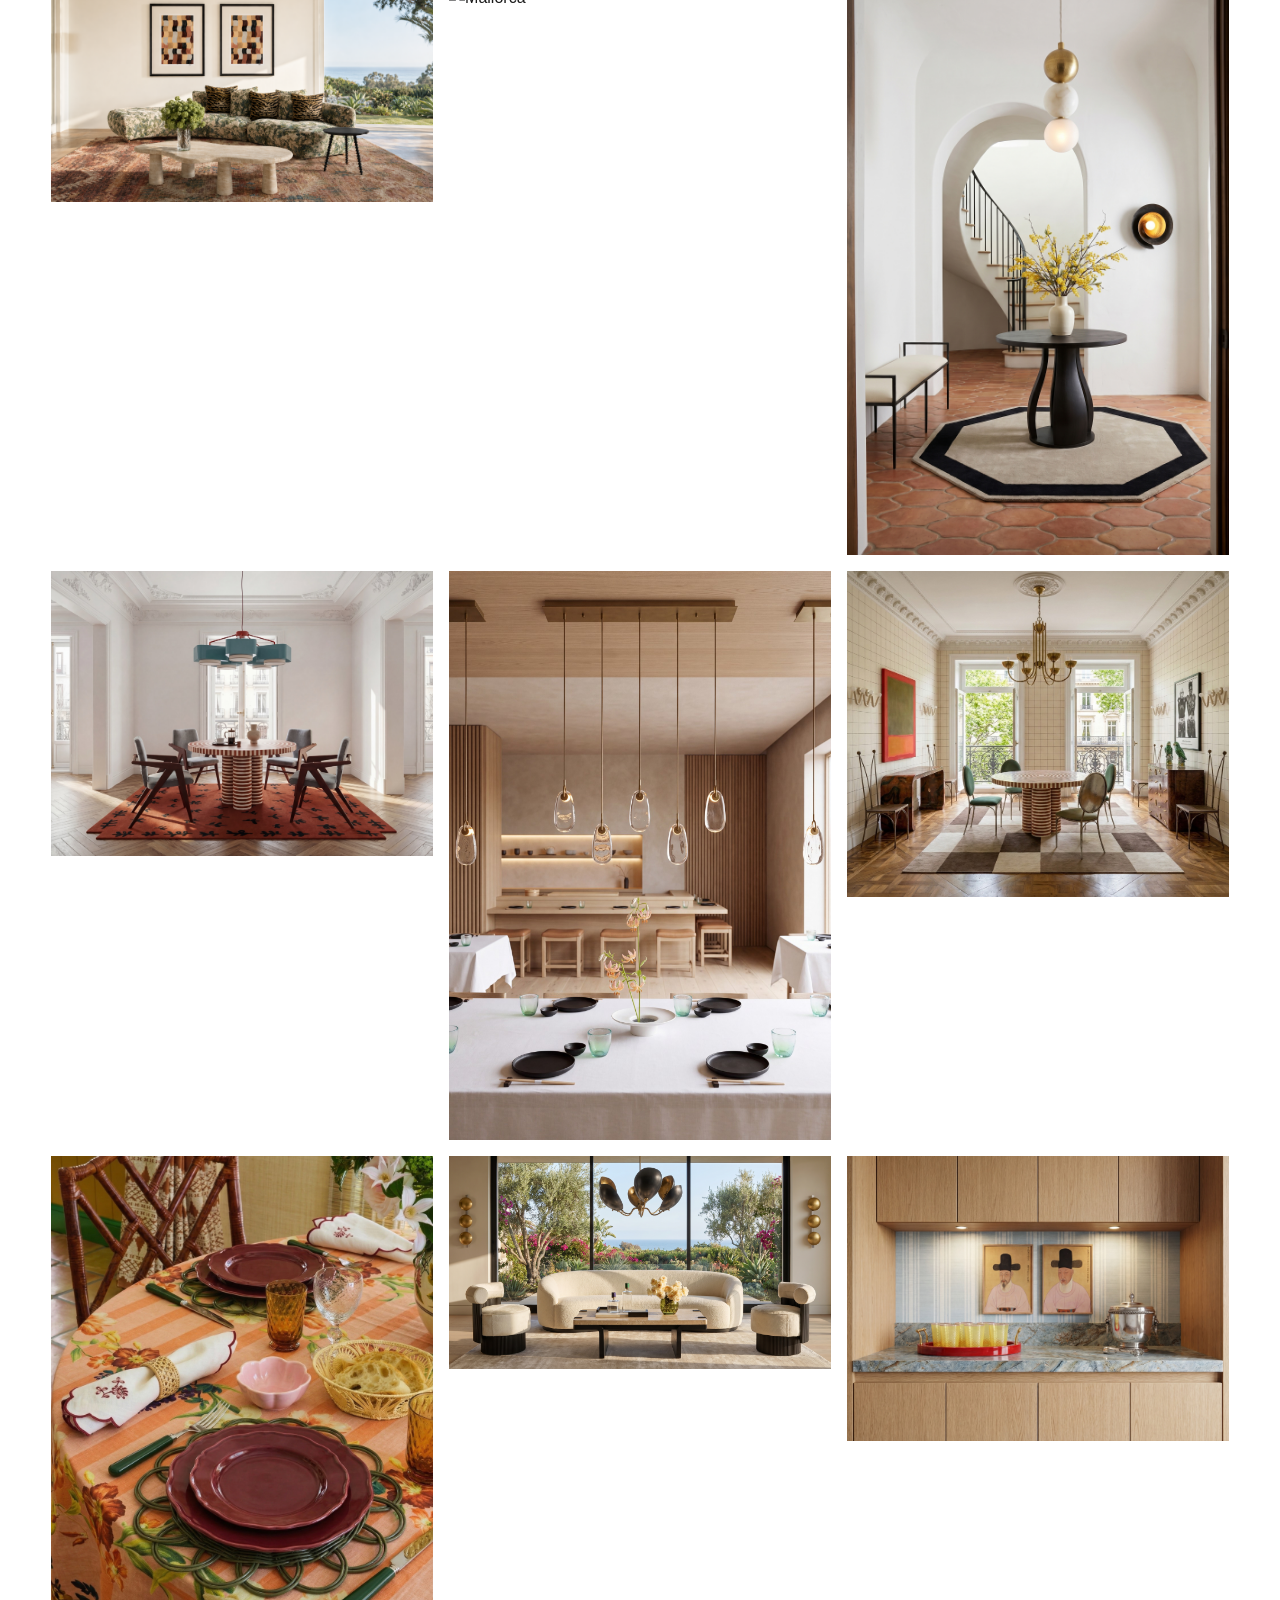
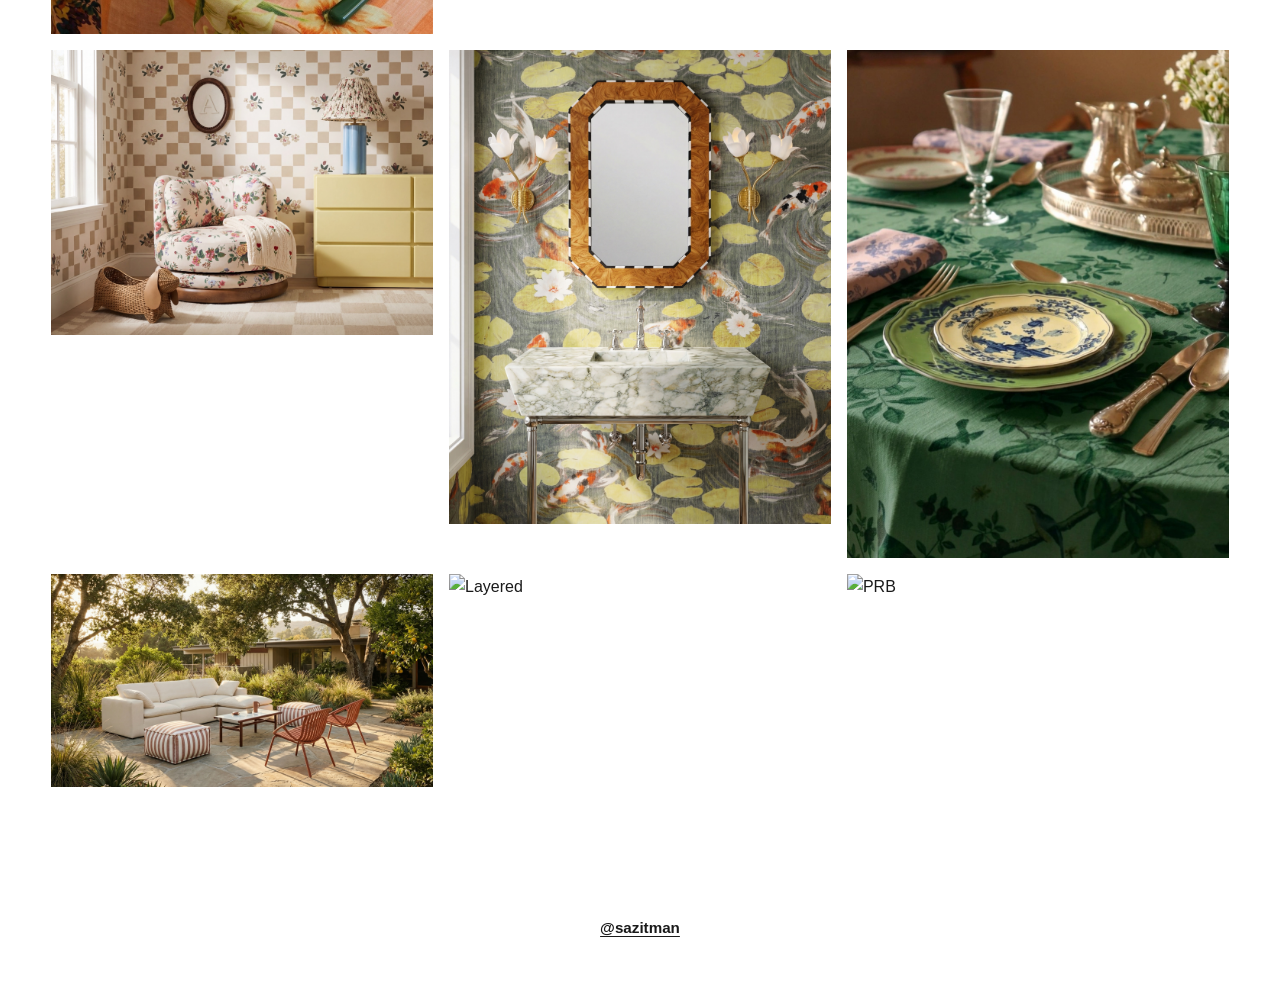
==== commit ec32fa93: "Mix grid order so similar images are spread out Co-Authored-By: Claude Opus 5.5 <noreply@anthropic.c" ====
--- a/index.html
+++ b/index.html
@@ -23,20 +23,29 @@
 
     <main>
         <section class="portfolio-grid">
-            <!-- Editorial images -->
             <div class="grid-item">
                 <a href="images/Arteriors.png" class="portfolio-link" data-title="Arteriors">
                     <img src="images/Arteriors.png" alt="Arteriors" loading="lazy">
                 </a>
             </div>
             <div class="grid-item">
-                <a href="images/Schumacher.jpg" class="portfolio-link" data-title="Schumacher">
-                    <img src="images/Schumacher.jpg" alt="Schumacher" loading="lazy">
+                <a href="images/restaurant-1.jpg" class="portfolio-link" data-title="Restaurant">
+                    <img src="images/restaurant-1.jpg" alt="Restaurant" loading="lazy">
                 </a>
             </div>
             <div class="grid-item">
                 <a href="images/Adriana hoyos.png" class="portfolio-link" data-title="Adriana Hoyos">
                     <img src="images/Adriana hoyos.png" alt="Adriana Hoyos" loading="lazy">
+                </a>
+            </div>
+            <div class="grid-item">
+                <a href="images/staircase.jpg" class="portfolio-link" data-title="Staircase">
+                    <img src="images/staircase.jpg" alt="Staircase" loading="lazy">
+                </a>
+            </div>
+            <div class="grid-item">
+                <a href="images/Schumacher.jpg" class="portfolio-link" data-title="Schumacher">
+                    <img src="images/Schumacher.jpg" alt="Schumacher" loading="lazy">
                 </a>
             </div>
             <div class="grid-item">
@@ -49,20 +58,14 @@
                     <img src="images/cb2.jpg" alt="CB2 Project" loading="lazy">
                 </a>
             </div>
-            <!-- Rest of grid -->
             <div class="grid-item">
-                <a href="images/Eichholtz.png" class="portfolio-link" data-title="Eichholtz">
-                    <img src="images/Eichholtz.png" alt="Eichholtz" loading="lazy">
+                <a href="images/dining-chandelier.jpg" class="portfolio-link" data-title="Dining Chandelier">
+                    <img src="images/dining-chandelier.jpg" alt="Dining Chandelier" loading="lazy">
                 </a>
             </div>
             <div class="grid-item">
                 <a href="images/powder-room.jpg" class="portfolio-link" data-title="Powder Room">
                     <img src="images/powder-room.jpg" alt="Powder Room" loading="lazy">
-                </a>
-            </div>
-            <div class="grid-item">
-                <a href="images/cabanna.jpg" class="portfolio-link" data-title="Cabana">
-                    <img src="images/cabanna.jpg" alt="Cabana" loading="lazy">
                 </a>
             </div>
             <div class="grid-item">
@@ -76,8 +79,58 @@
                 </a>
             </div>
             <div class="grid-item">
+                <a href="images/restaurant-2.jpg" class="portfolio-link" data-title="Restaurant 2">
+                    <img src="images/restaurant-2.jpg" alt="Restaurant 2" loading="lazy">
+                </a>
+            </div>
+            <div class="grid-item">
+                <a href="images/entrance.jpg" class="portfolio-link" data-title="Entrance">
+                    <img src="images/entrance.jpg" alt="Entrance" loading="lazy">
+                </a>
+            </div>
+            <div class="grid-item">
+                <a href="images/Coffee Table Close-Up.png" class="portfolio-link" data-title="Coffee Table Close-Up">
+                    <img src="images/Coffee Table Close-Up.png" alt="Coffee Table Close-Up" loading="lazy">
+                </a>
+            </div>
+            <div class="grid-item">
+                <a href="images/beach-house.jpg" class="portfolio-link" data-title="Beach House">
+                    <img src="images/beach-house.jpg" alt="Beach House" loading="lazy">
+                </a>
+            </div>
+            <div class="grid-item">
+                <a href="images/Eichholtz.png" class="portfolio-link" data-title="Eichholtz">
+                    <img src="images/Eichholtz.png" alt="Eichholtz" loading="lazy">
+                </a>
+            </div>
+            <div class="grid-item">
+                <a href="images/mallorca.jpg" class="portfolio-link" data-title="Mallorca">
+                    <img src="images/mallorca.jpg" alt="Mallorca" loading="lazy">
+                </a>
+            </div>
+            <div class="grid-item">
                 <a href="images/arteriors 2.jpg" class="portfolio-link" data-title="Arteriors 2">
                     <img src="images/arteriors 2.jpg" alt="Arteriors 2" loading="lazy">
+                </a>
+            </div>
+            <div class="grid-item">
+                <a href="images/nordic-knots.jpg" class="portfolio-link" data-title="Nordic Knots">
+                    <img src="images/nordic-knots.jpg" alt="Nordic Knots" loading="lazy">
+                </a>
+            </div>
+            <div class="grid-item">
+                <a href="images/restaurant-3.jpg" class="portfolio-link" data-title="Restaurant 3">
+                    <img src="images/restaurant-3.jpg" alt="Restaurant 3" loading="lazy">
+                </a>
+            </div>
+            <div class="grid-item">
+                <a href="images/madrid.jpg" class="portfolio-link" data-title="Madrid">
+                    <img src="images/madrid.jpg" alt="Madrid" loading="lazy">
+                </a>
+            </div>
+            <div class="grid-item">
+                <a href="images/cabanna.jpg" class="portfolio-link" data-title="Cabana">
+                    <img src="images/cabanna.jpg" alt="Cabana" loading="lazy">
                 </a>
             </div>
             <div class="grid-item">
@@ -86,8 +139,8 @@
                 </a>
             </div>
             <div class="grid-item">
-                <a href="images/Coffee Table Close-Up.png" class="portfolio-link" data-title="Coffee Table Close-Up">
-                    <img src="images/Coffee Table Close-Up.png" alt="Coffee Table Close-Up" loading="lazy">
+                <a href="images/bar.jpg" class="portfolio-link" data-title="Bar">
+                    <img src="images/bar.jpg" alt="Bar" loading="lazy">
                 </a>
             </div>
             <div class="grid-item">
@@ -96,18 +149,8 @@
                 </a>
             </div>
             <div class="grid-item">
-                <a href="images/nordic-knots.jpg" class="portfolio-link" data-title="Nordic Knots">
-                    <img src="images/nordic-knots.jpg" alt="Nordic Knots" loading="lazy">
-                </a>
-            </div>
-            <div class="grid-item">
-                <a href="images/madrid.jpg" class="portfolio-link" data-title="Madrid">
-                    <img src="images/madrid.jpg" alt="Madrid" loading="lazy">
-                </a>
-            </div>
-            <div class="grid-item">
-                <a href="images/entrance.jpg" class="portfolio-link" data-title="Entrance">
-                    <img src="images/entrance.jpg" alt="Entrance" loading="lazy">
+                <a href="images/urban electric.jpg" class="portfolio-link" data-title="Urban Electric">
+                    <img src="images/urban electric.jpg" alt="Urban Electric" loading="lazy">
                 </a>
             </div>
             <div class="grid-item">
@@ -116,63 +159,18 @@
                 </a>
             </div>
             <div class="grid-item">
+                <a href="images/Sundays.jpg" class="portfolio-link" data-title="Sundays">
+                    <img src="images/Sundays.jpg" alt="Sundays" loading="lazy">
+                </a>
+            </div>
+            <div class="grid-item">
                 <a href="images/layered.jpg" class="portfolio-link" data-title="Layered">
                     <img src="images/layered.jpg" alt="Layered" loading="lazy">
                 </a>
             </div>
             <div class="grid-item">
-                <a href="images/bar.jpg" class="portfolio-link" data-title="Bar">
-                    <img src="images/bar.jpg" alt="Bar" loading="lazy">
-                </a>
-            </div>
-            <div class="grid-item">
-                <a href="images/mallorca.jpg" class="portfolio-link" data-title="Mallorca">
-                    <img src="images/mallorca.jpg" alt="Mallorca" loading="lazy">
-                </a>
-            </div>
-            <div class="grid-item">
-                <a href="images/Sundays.jpg" class="portfolio-link" data-title="Sundays">
-                    <img src="images/Sundays.jpg" alt="Sundays" loading="lazy">
-                </a>
-            </div>
-            <div class="grid-item">
-                <a href="images/urban electric.jpg" class="portfolio-link" data-title="Urban Electric">
-                    <img src="images/urban electric.jpg" alt="Urban Electric" loading="lazy">
-                </a>
-            </div>
-            <div class="grid-item">
                 <a href="images/PRB.jpg" class="portfolio-link" data-title="PRB">
                     <img src="images/PRB.jpg" alt="PRB" loading="lazy">
-                </a>
-            </div>
-            <div class="grid-item">
-                <a href="images/restaurant-1.jpg" class="portfolio-link" data-title="Restaurant">
-                    <img src="images/restaurant-1.jpg" alt="Restaurant" loading="lazy">
-                </a>
-            </div>
-            <div class="grid-item">
-                <a href="images/dining-chandelier.jpg" class="portfolio-link" data-title="Dining Chandelier">
-                    <img src="images/dining-chandelier.jpg" alt="Dining Chandelier" loading="lazy">
-                </a>
-            </div>
-            <div class="grid-item">
-                <a href="images/staircase.jpg" class="portfolio-link" data-title="Staircase">
-                    <img src="images/staircase.jpg" alt="Staircase" loading="lazy">
-                </a>
-            </div>
-            <div class="grid-item">
-                <a href="images/restaurant-2.jpg" class="portfolio-link" data-title="Restaurant 2">
-                    <img src="images/restaurant-2.jpg" alt="Restaurant 2" loading="lazy">
-                </a>
-            </div>
-            <div class="grid-item">
-                <a href="images/restaurant-3.jpg" class="portfolio-link" data-title="Restaurant 3">
-                    <img src="images/restaurant-3.jpg" alt="Restaurant 3" loading="lazy">
-                </a>
-            </div>
-            <div class="grid-item">
-                <a href="images/beach-house.jpg" class="portfolio-link" data-title="Beach House">
-                    <img src="images/beach-house.jpg" alt="Beach House" loading="lazy">
                 </a>
             </div>
         </section>
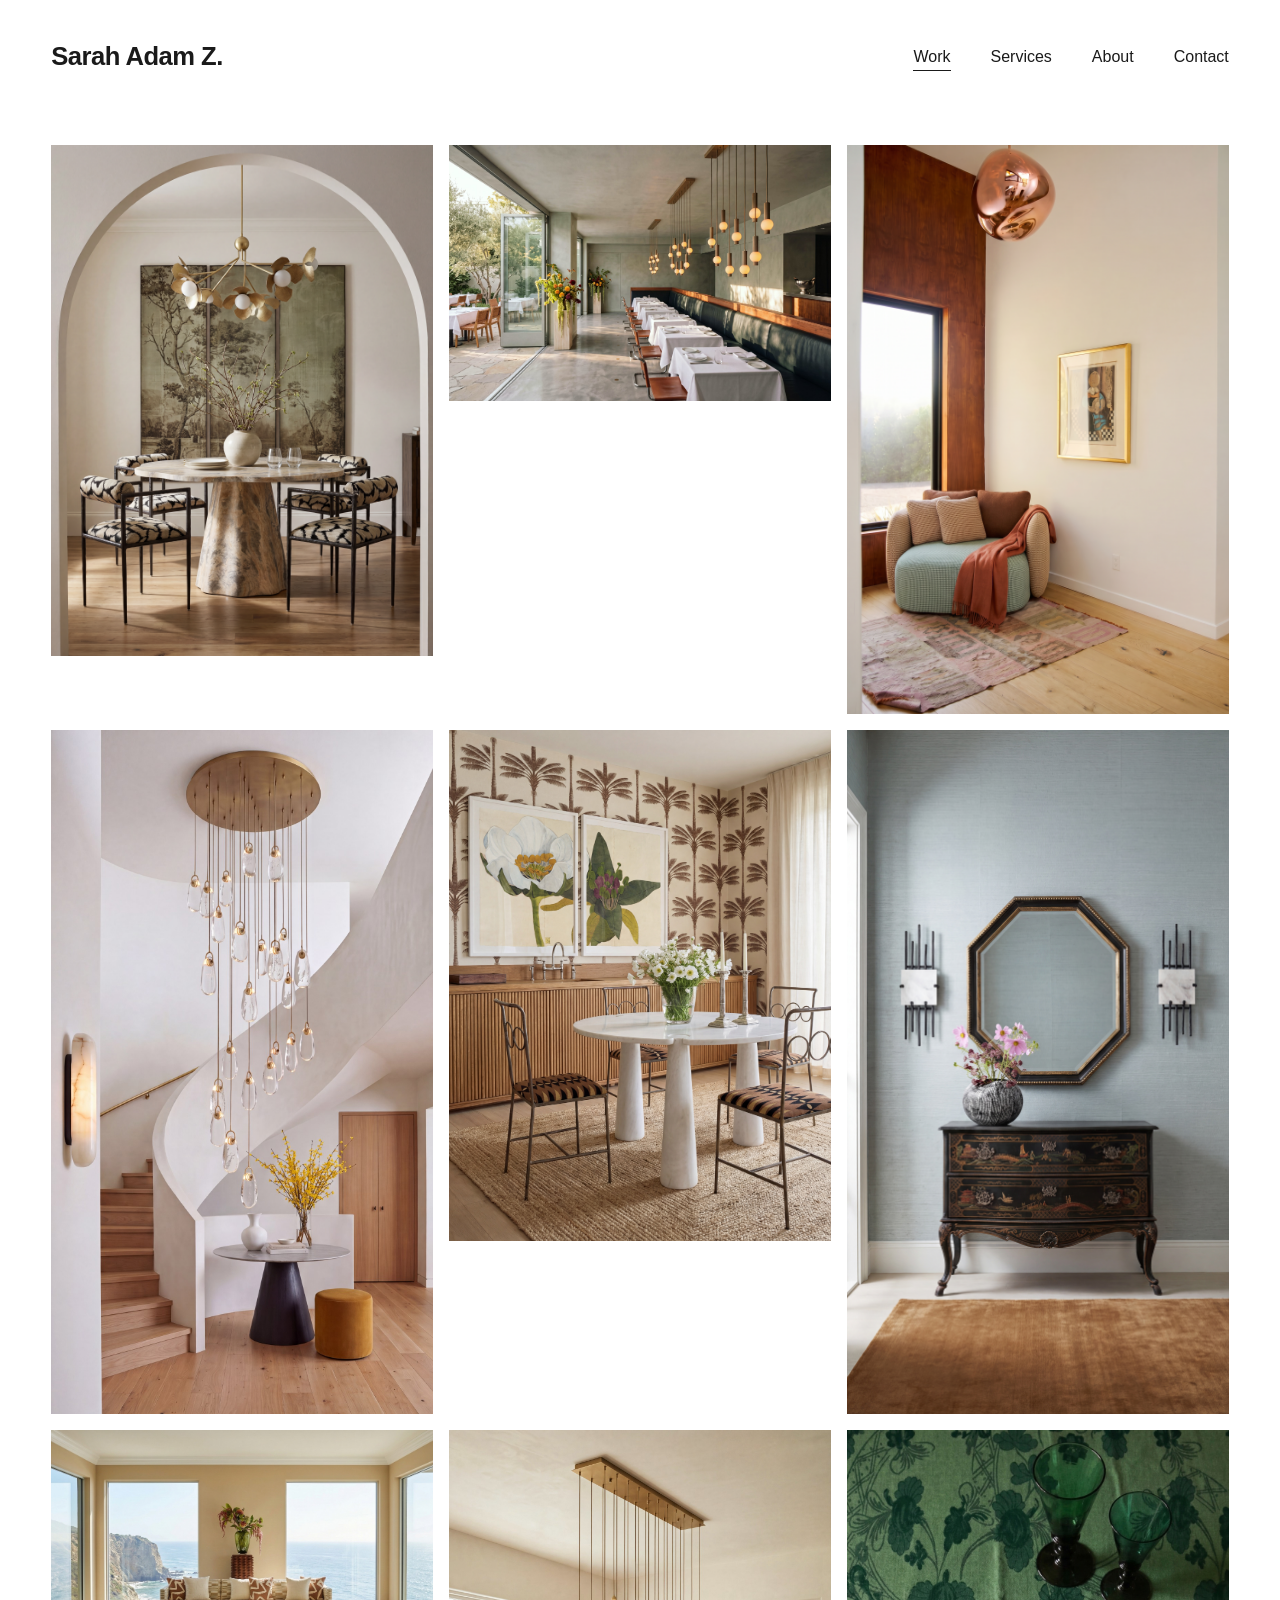
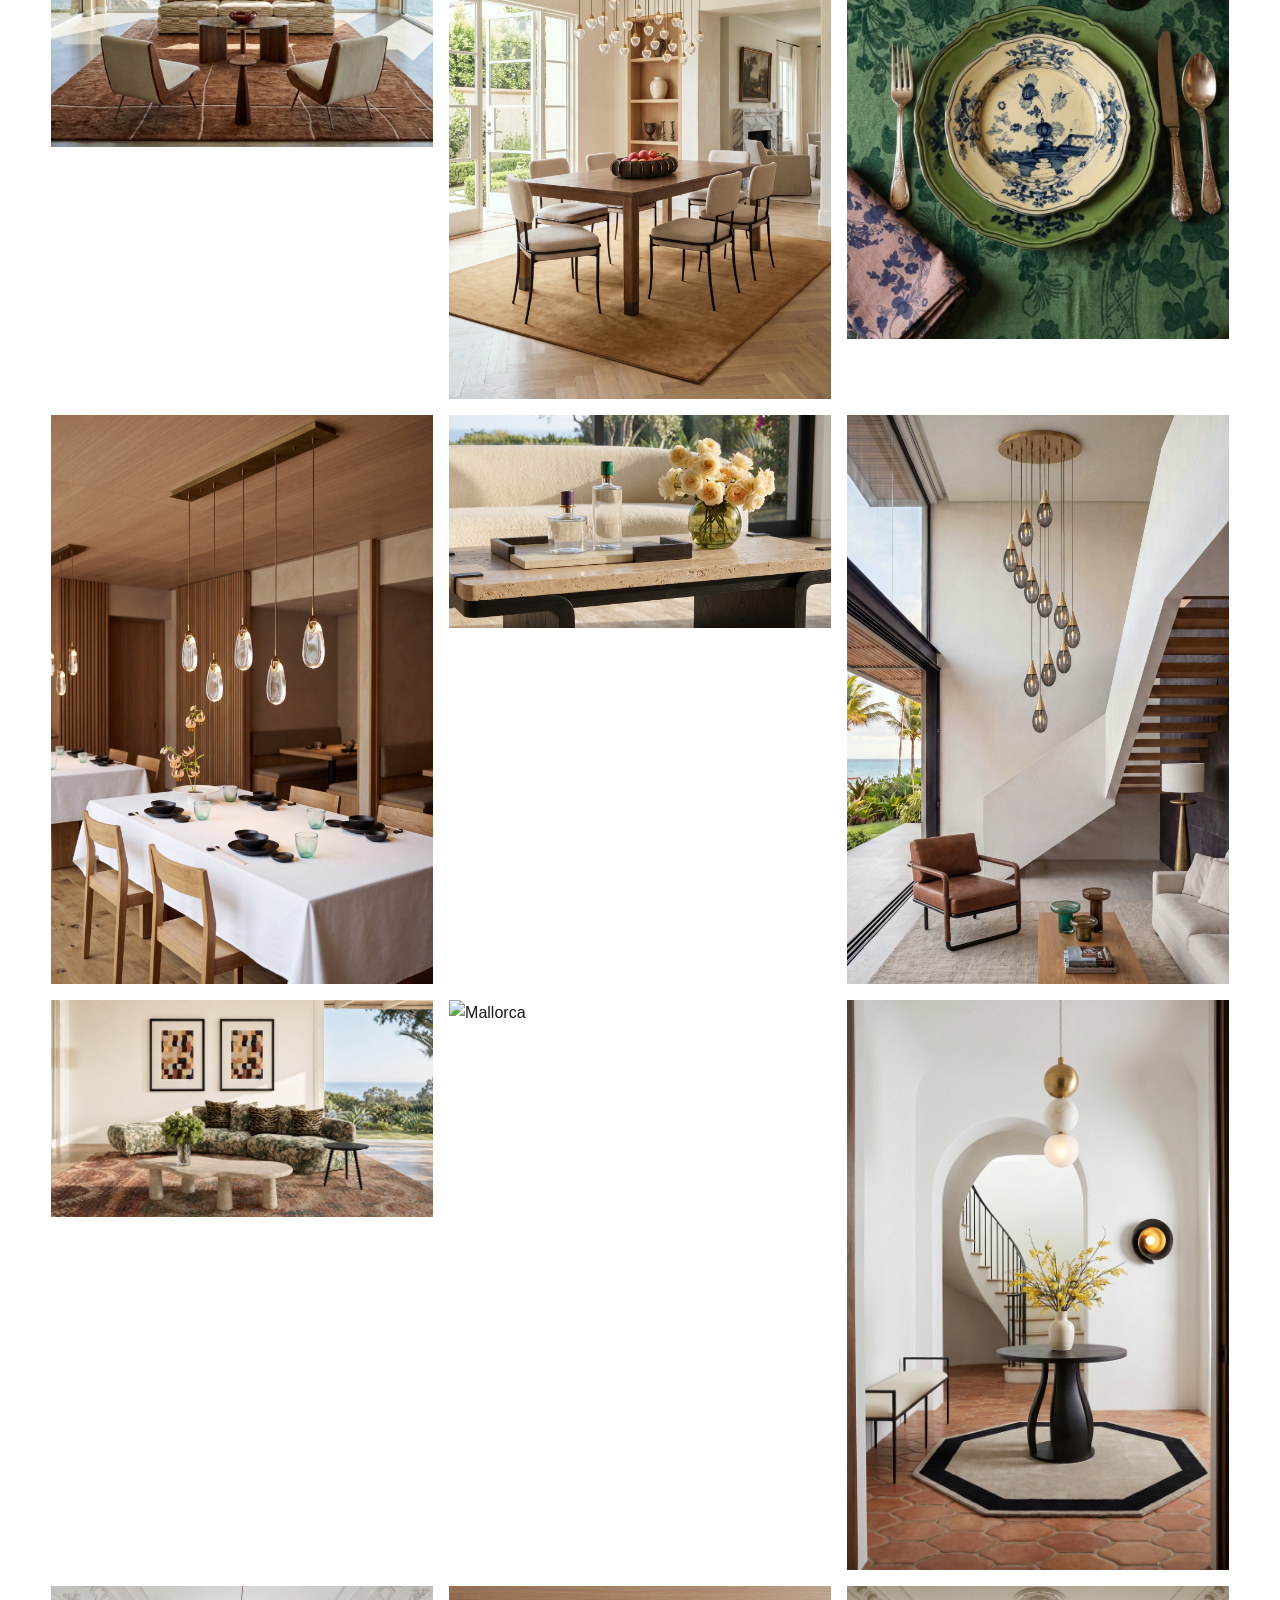
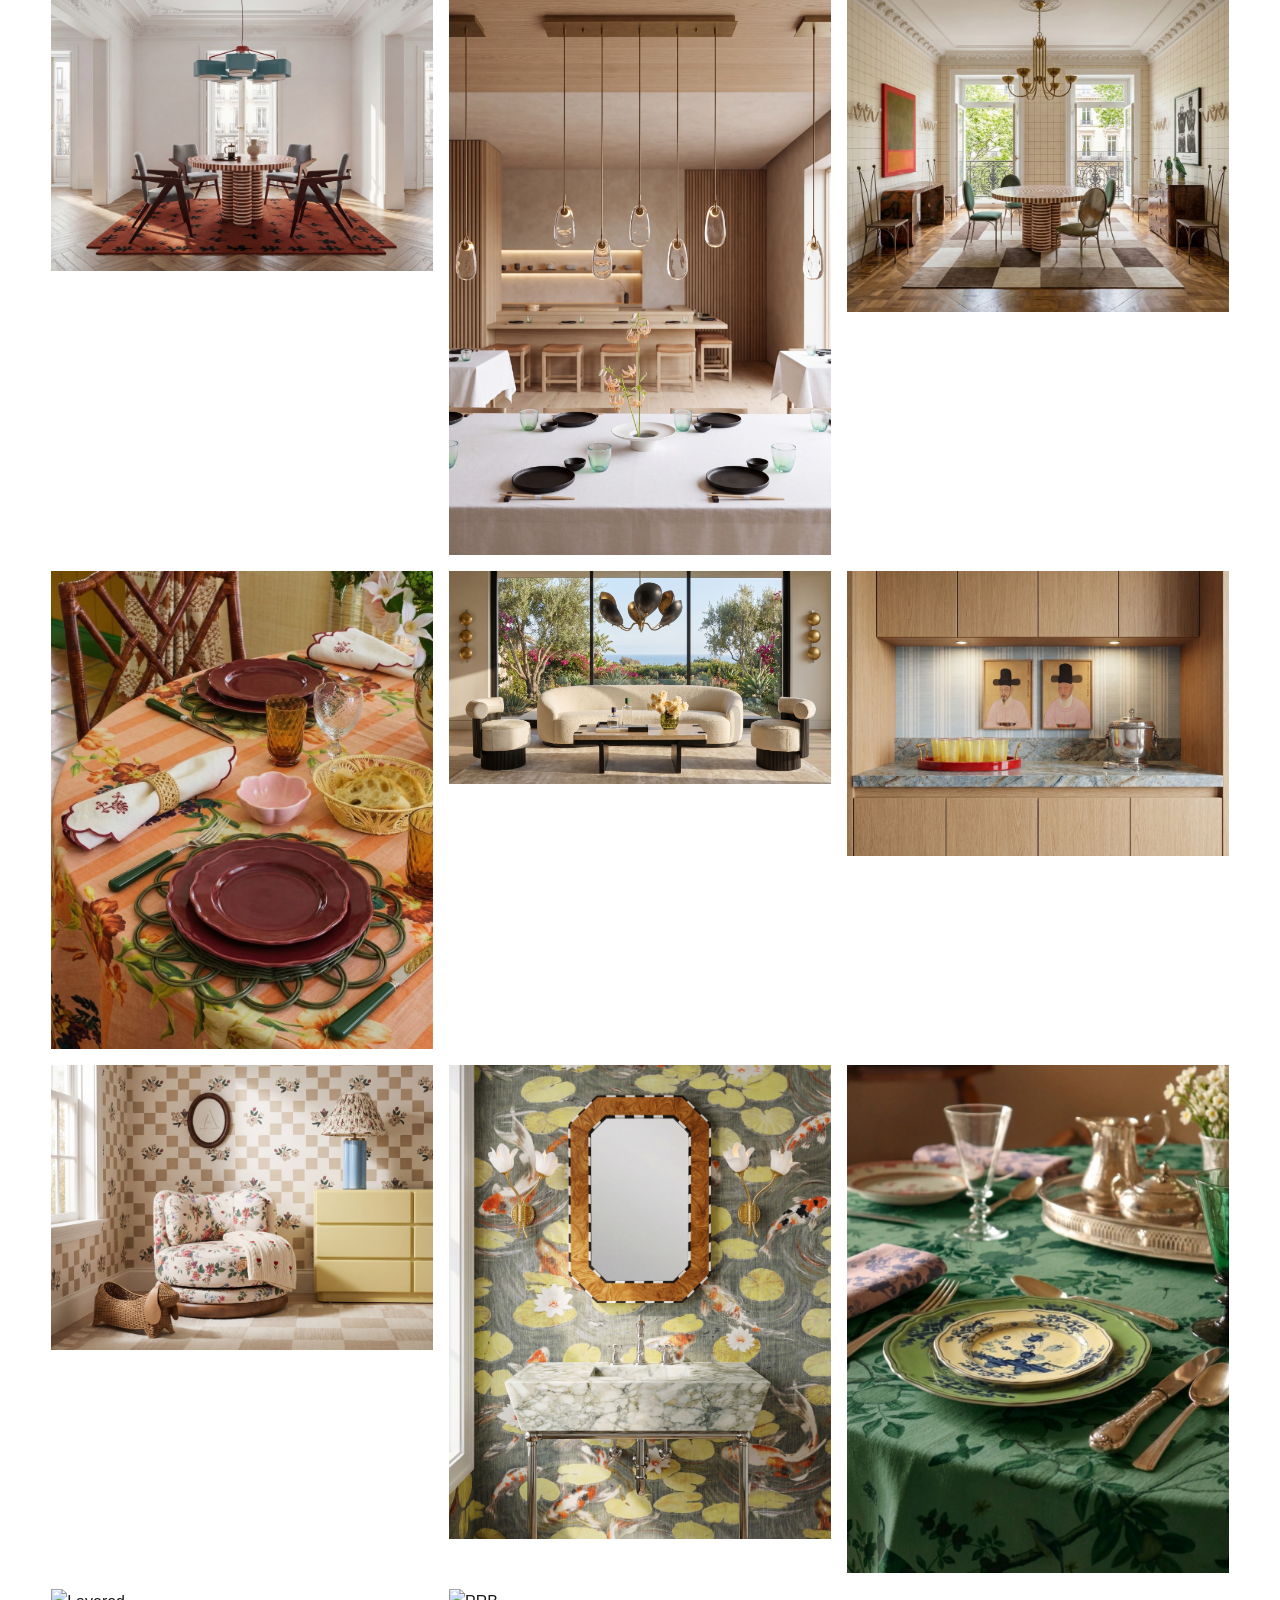
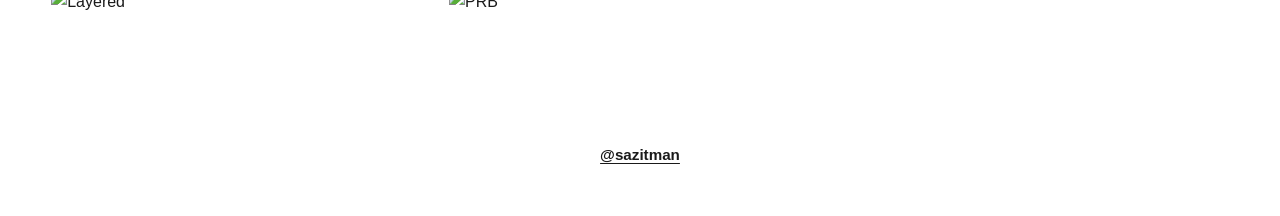
==== commit f668efc3: "Remove Entrance, Miami Penthouse, Sundays and Powder Room from grid Co-Authored-By: Claude Opus 5.5 " ====
--- a/index.html
+++ b/index.html
@@ -64,16 +64,6 @@
                 </a>
             </div>
             <div class="grid-item">
-                <a href="images/powder-room.jpg" class="portfolio-link" data-title="Powder Room">
-                    <img src="images/powder-room.jpg" alt="Powder Room" loading="lazy">
-                </a>
-            </div>
-            <div class="grid-item">
-                <a href="images/Miami Penthouse Living Room - No Flowers.png" class="portfolio-link" data-title="Miami Penthouse">
-                    <img src="images/Miami Penthouse Living Room - No Flowers.png" alt="Miami Penthouse" loading="lazy">
-                </a>
-            </div>
-            <div class="grid-item">
                 <a href="images/ginori-1.jpg" class="portfolio-link" data-title="Ginori">
                     <img src="images/ginori-1.jpg" alt="Ginori" loading="lazy">
                 </a>
@@ -81,11 +71,6 @@
             <div class="grid-item">
                 <a href="images/restaurant-2.jpg" class="portfolio-link" data-title="Restaurant 2">
                     <img src="images/restaurant-2.jpg" alt="Restaurant 2" loading="lazy">
-                </a>
-            </div>
-            <div class="grid-item">
-                <a href="images/entrance.jpg" class="portfolio-link" data-title="Entrance">
-                    <img src="images/entrance.jpg" alt="Entrance" loading="lazy">
                 </a>
             </div>
             <div class="grid-item">
@@ -159,11 +144,6 @@
                 </a>
             </div>
             <div class="grid-item">
-                <a href="images/Sundays.jpg" class="portfolio-link" data-title="Sundays">
-                    <img src="images/Sundays.jpg" alt="Sundays" loading="lazy">
-                </a>
-            </div>
-            <div class="grid-item">
                 <a href="images/layered.jpg" class="portfolio-link" data-title="Layered">
                     <img src="images/layered.jpg" alt="Layered" loading="lazy">
                 </a>
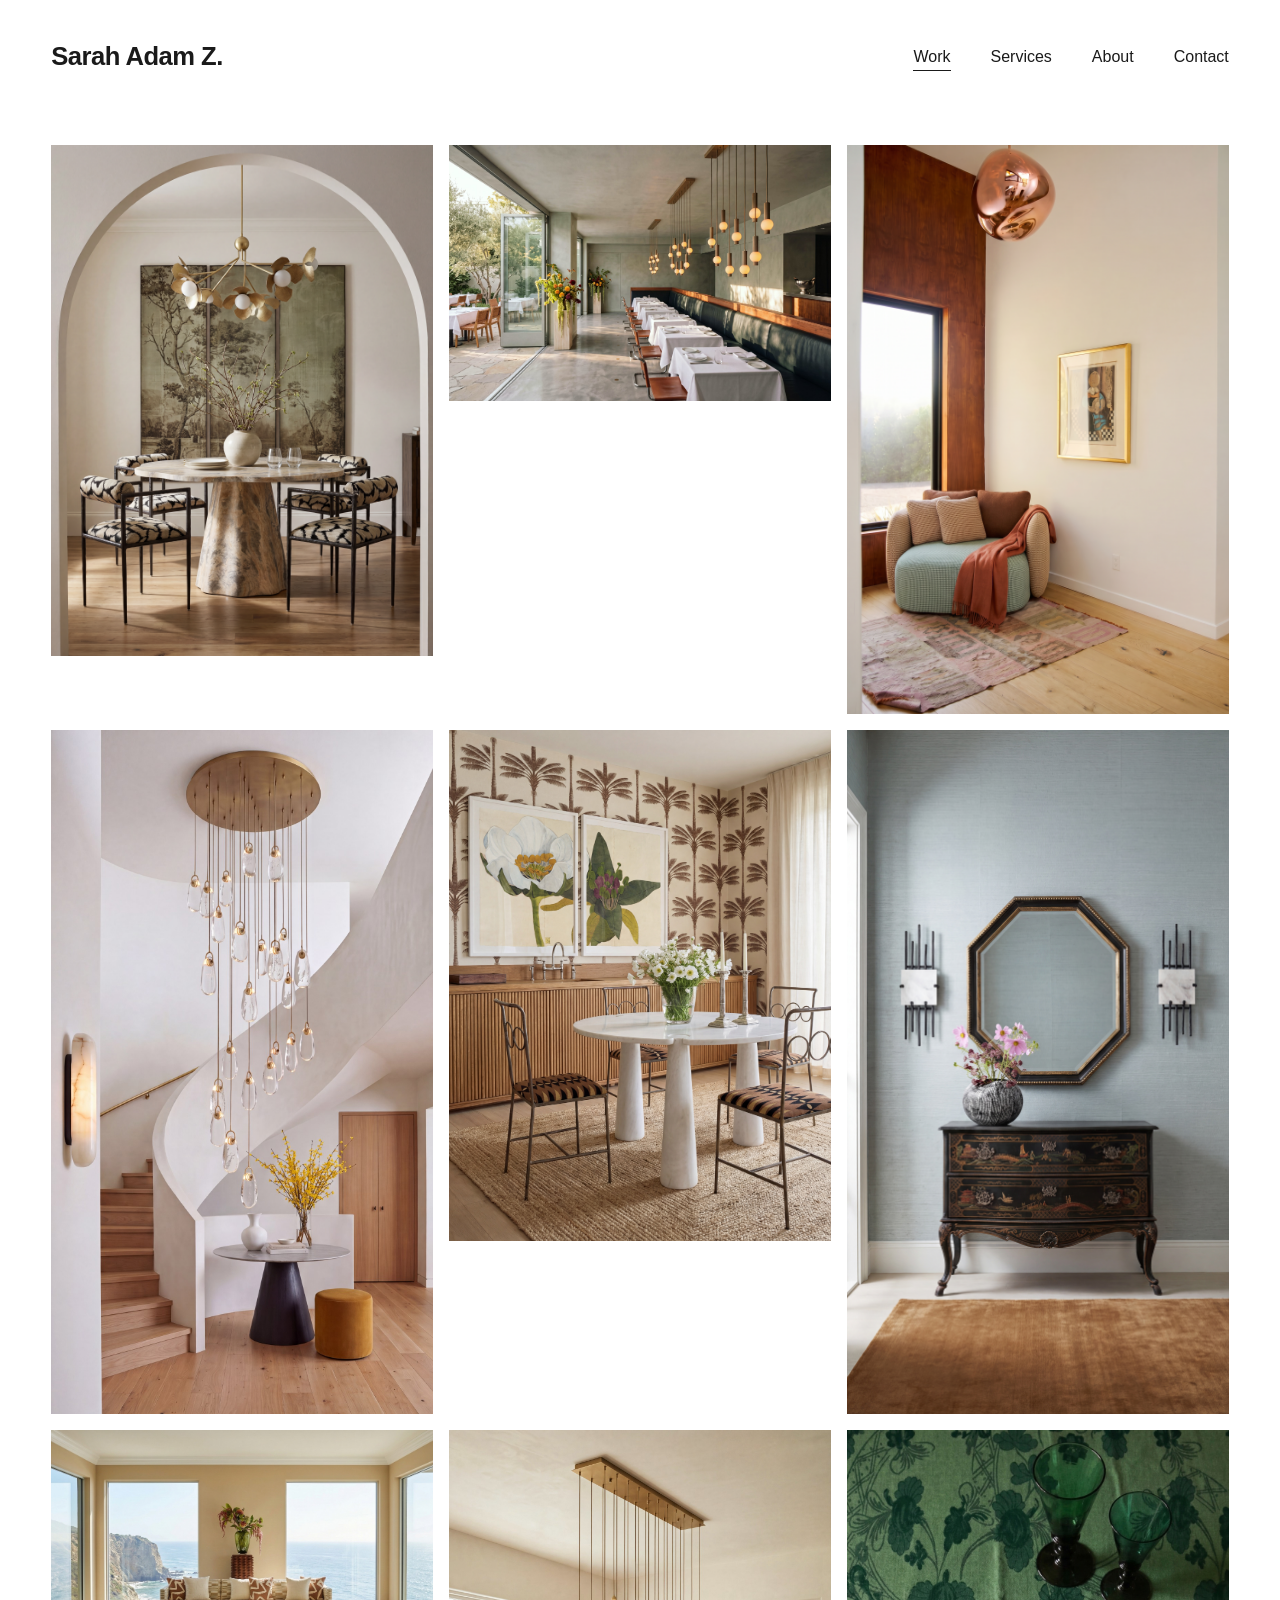
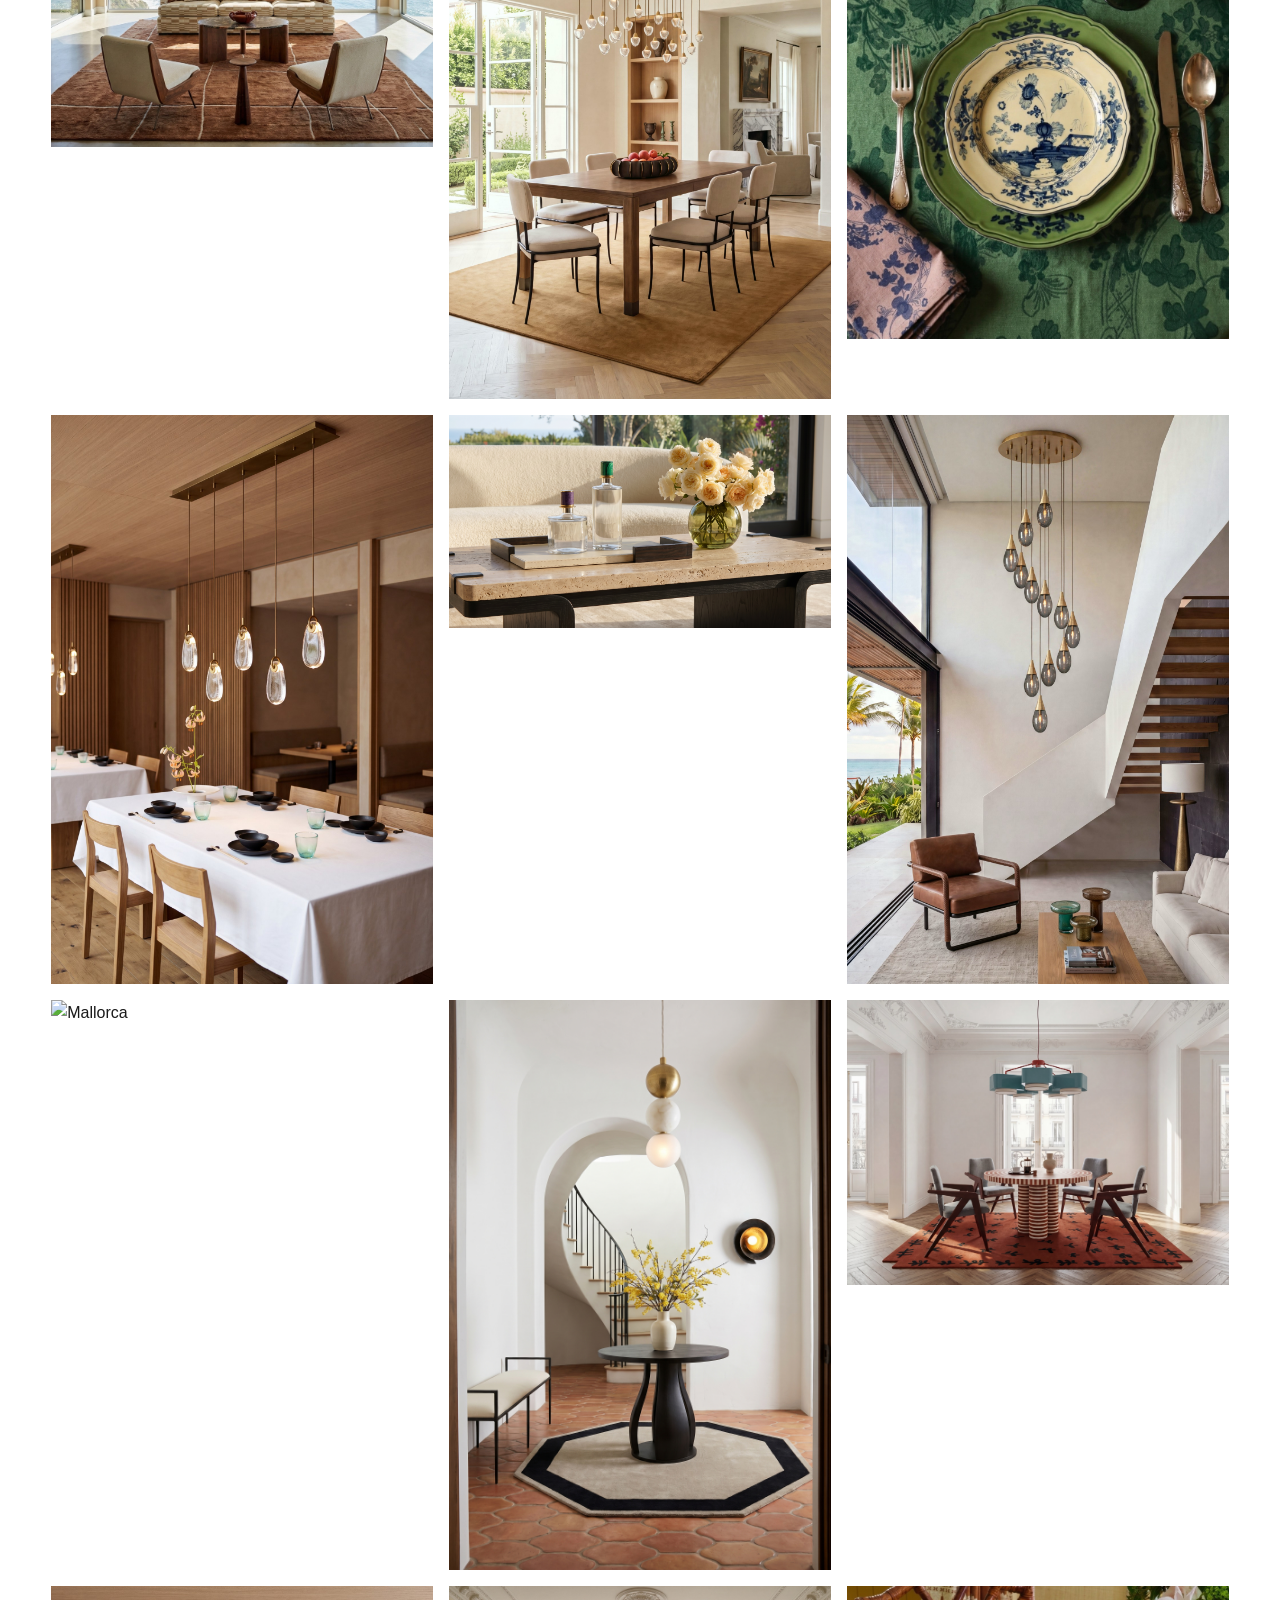
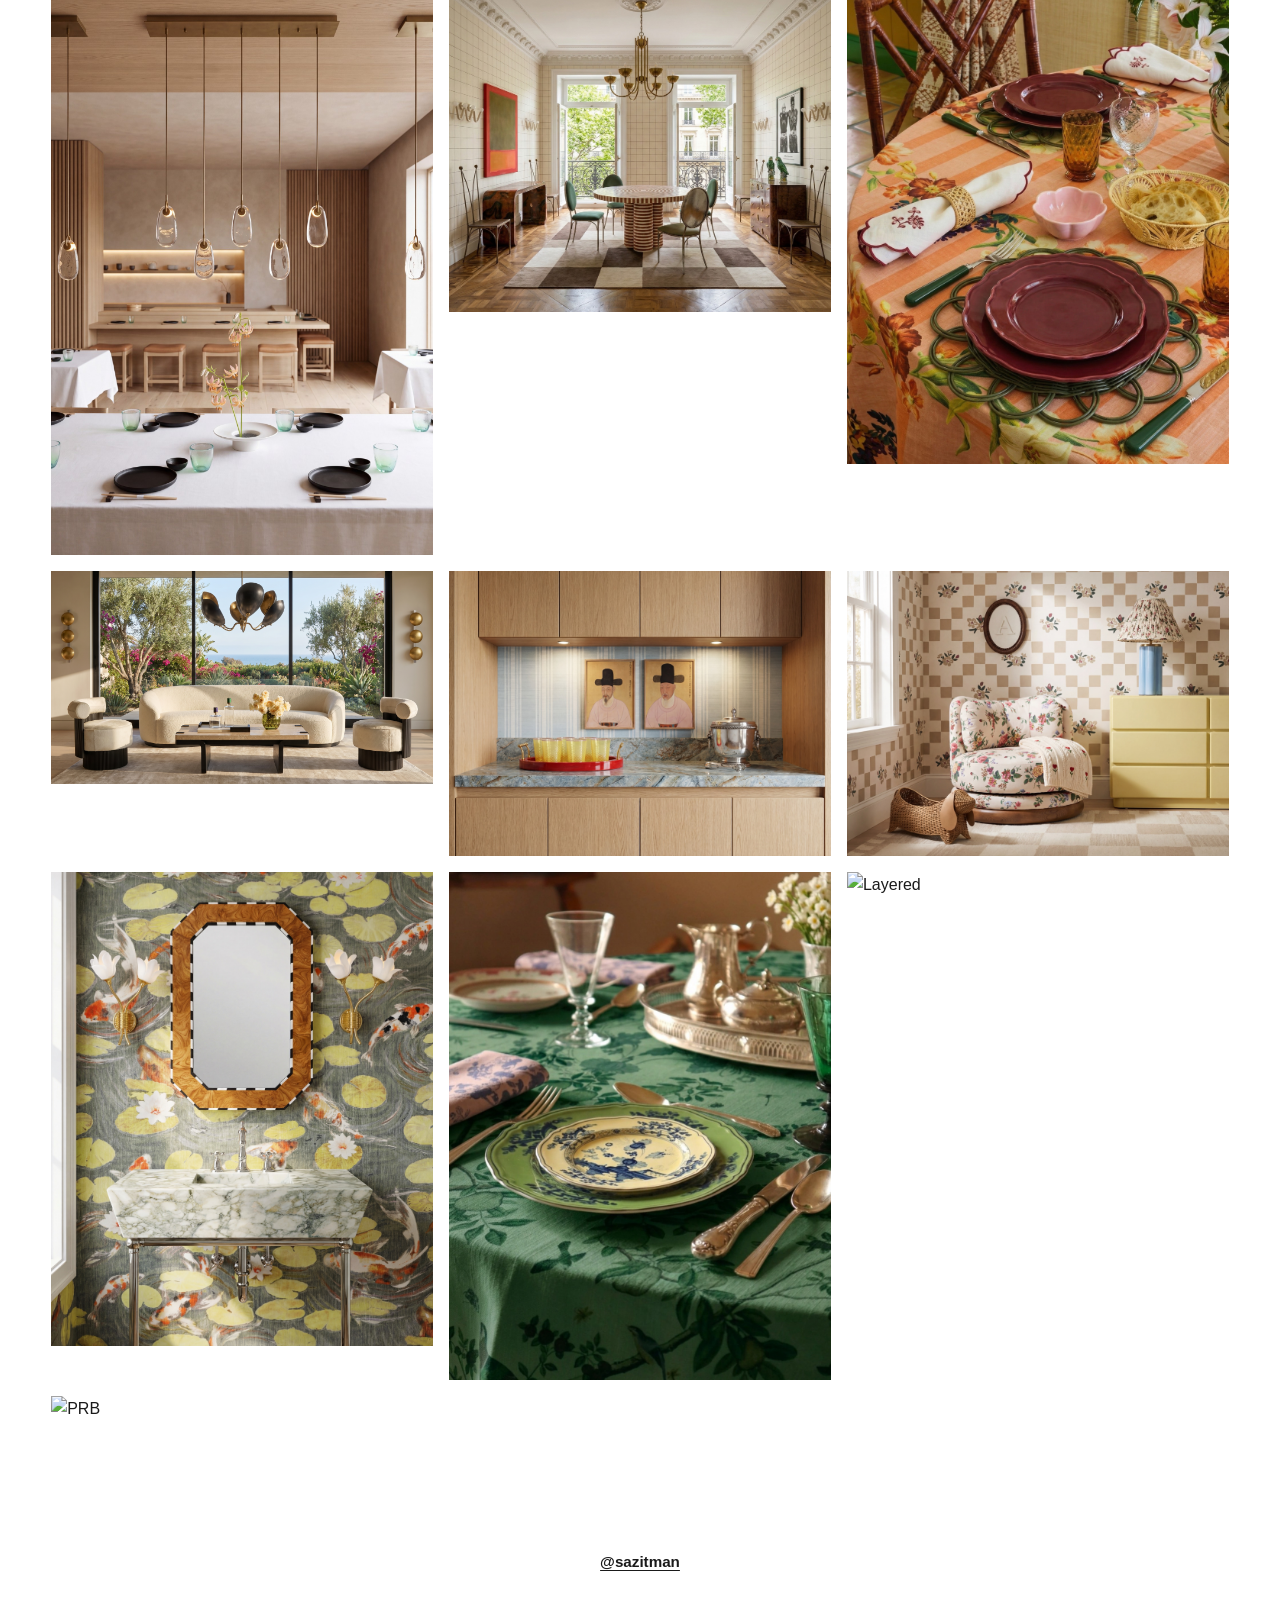
==== commit bbf0e871: "Remove Eichholtz from grid Co-Authored-By: Claude Opus 5.5 <noreply@anthropic.com>" ====
--- a/index.html
+++ b/index.html
@@ -84,11 +84,6 @@
                 </a>
             </div>
             <div class="grid-item">
-                <a href="images/Eichholtz.png" class="portfolio-link" data-title="Eichholtz">
-                    <img src="images/Eichholtz.png" alt="Eichholtz" loading="lazy">
-                </a>
-            </div>
-            <div class="grid-item">
                 <a href="images/mallorca.jpg" class="portfolio-link" data-title="Mallorca">
                     <img src="images/mallorca.jpg" alt="Mallorca" loading="lazy">
                 </a>
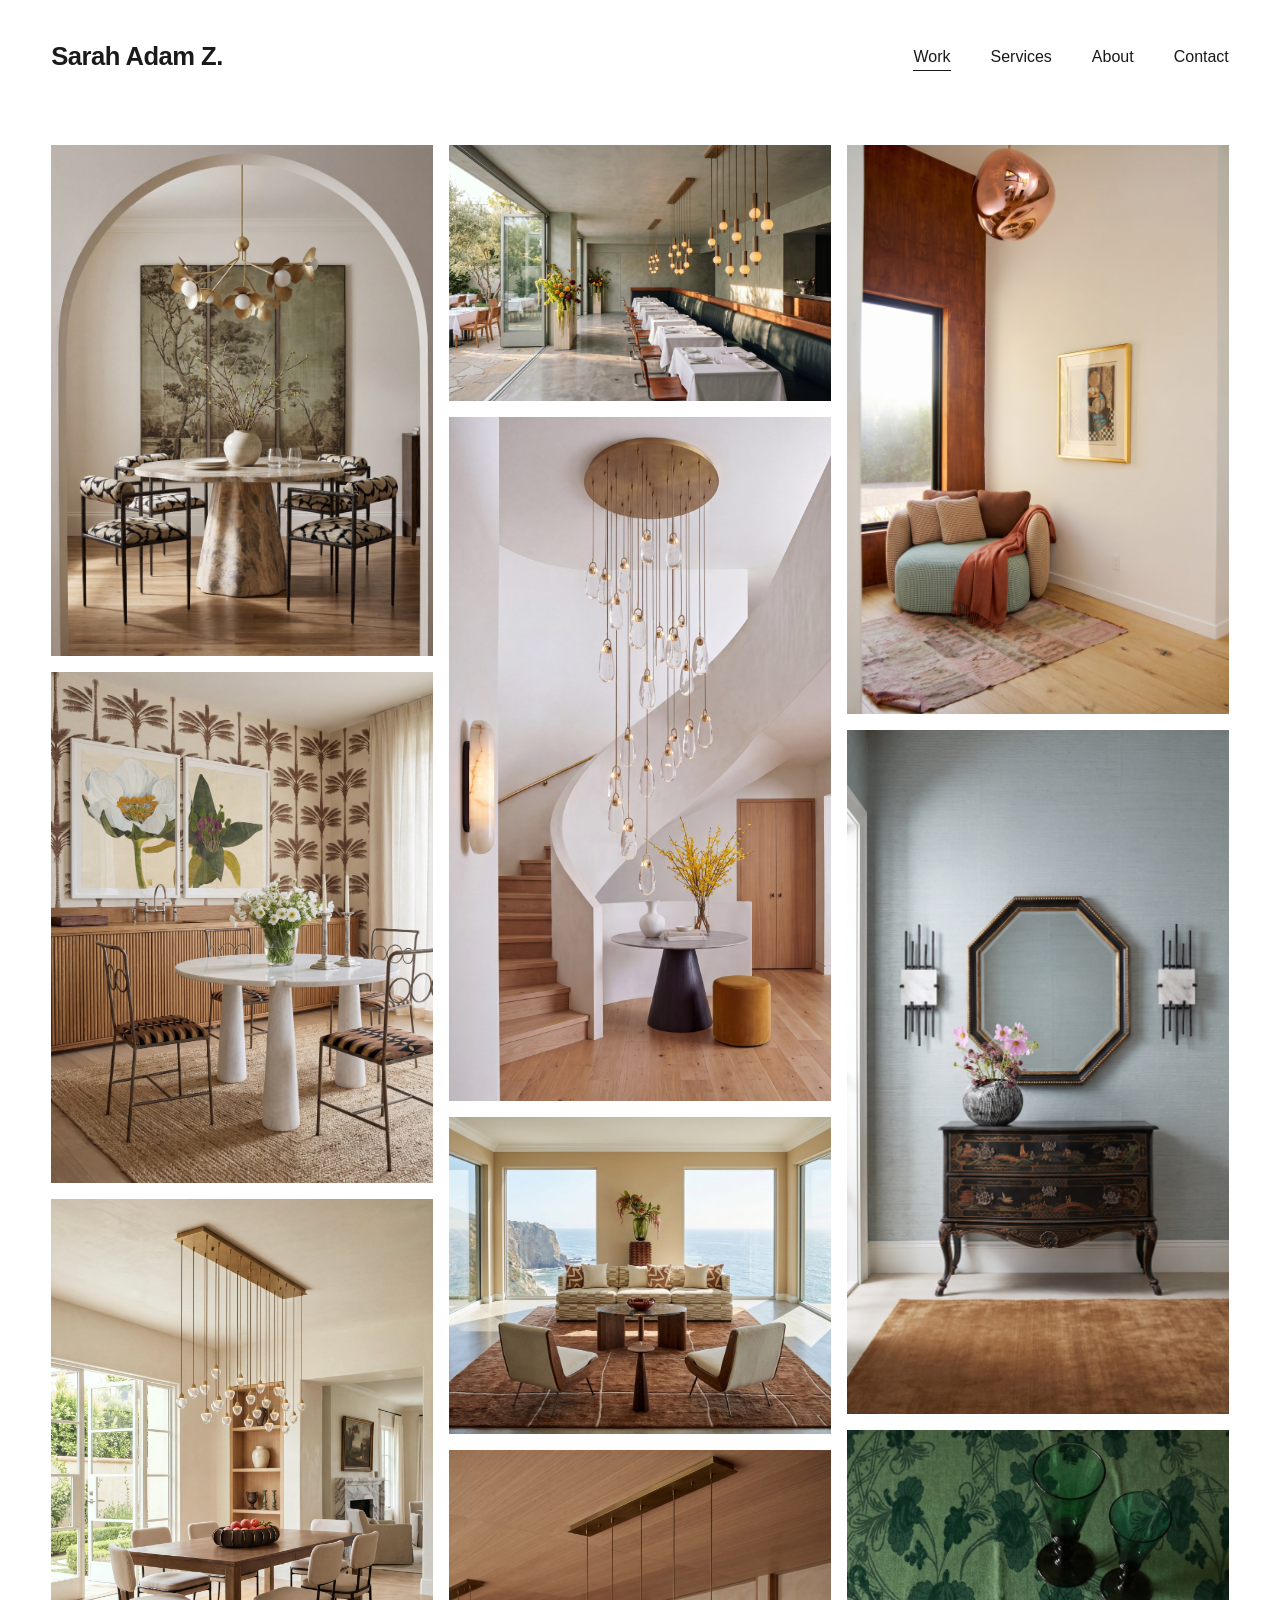
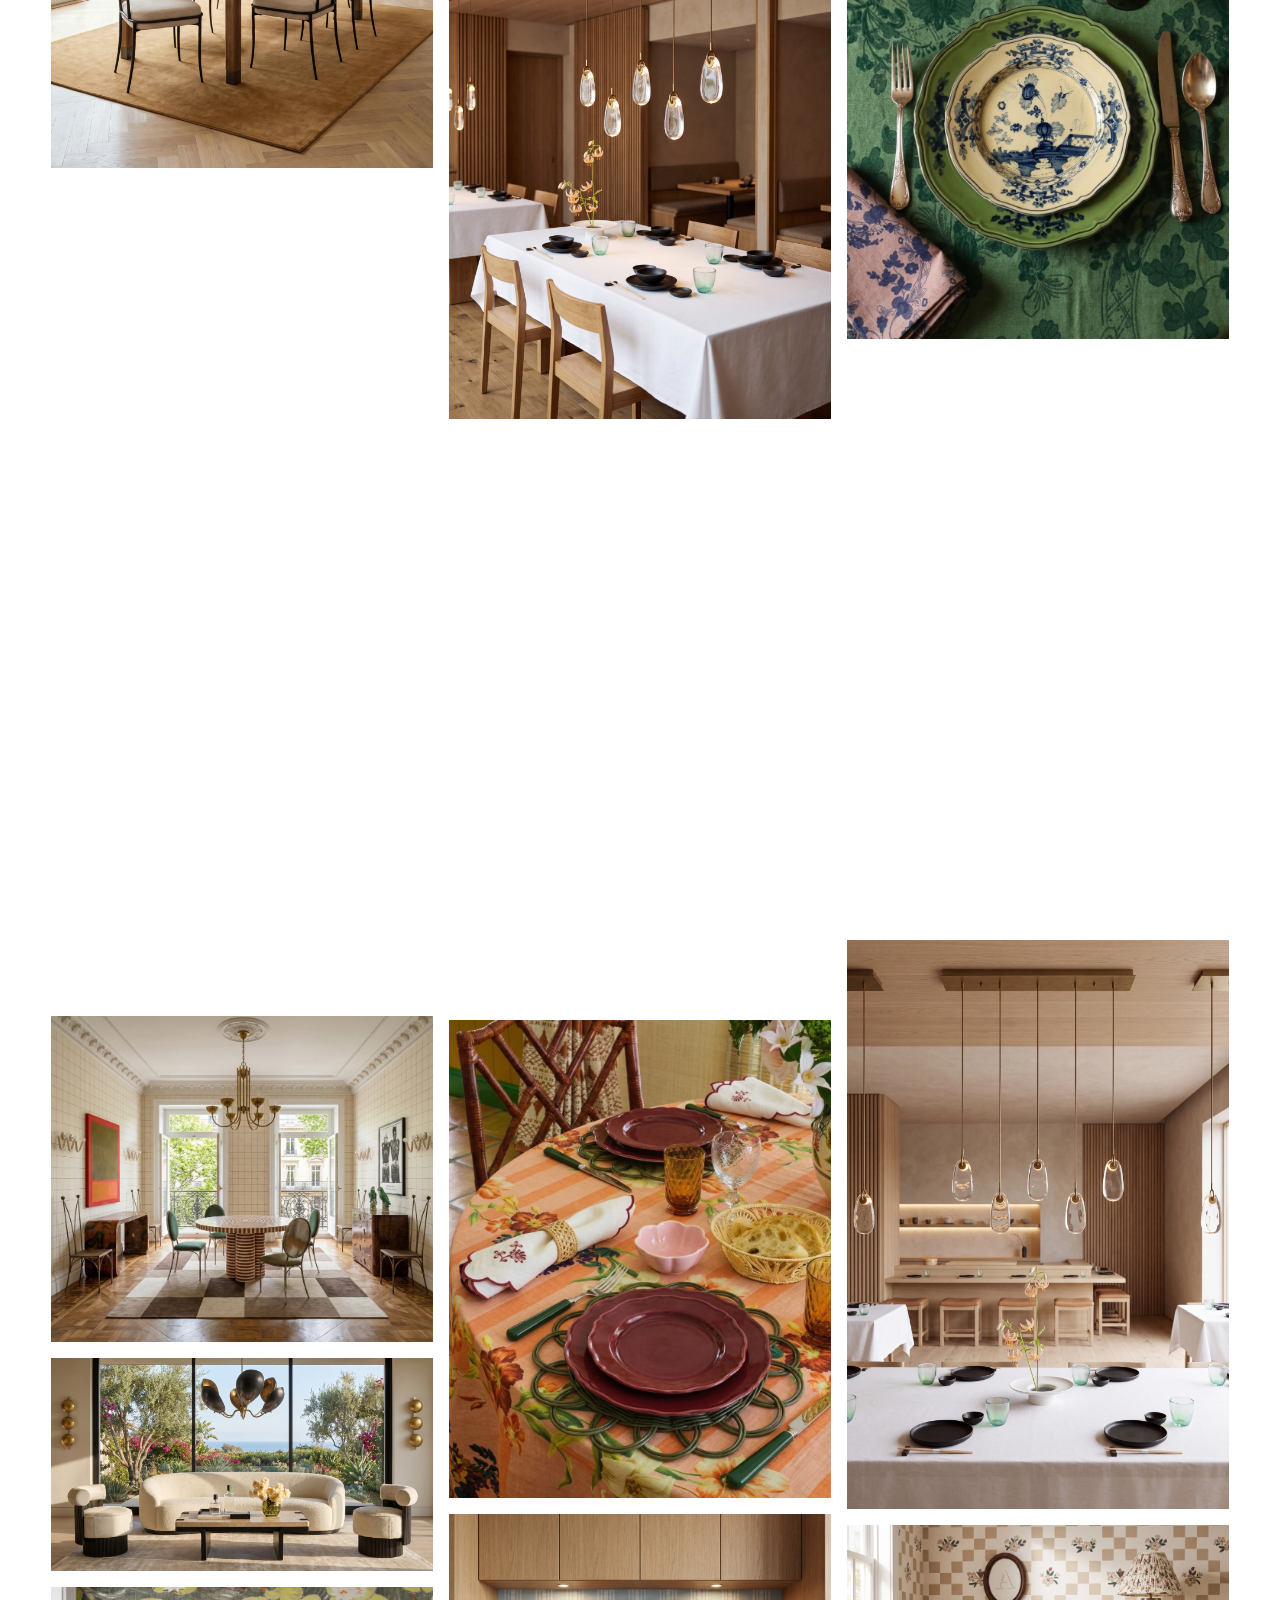
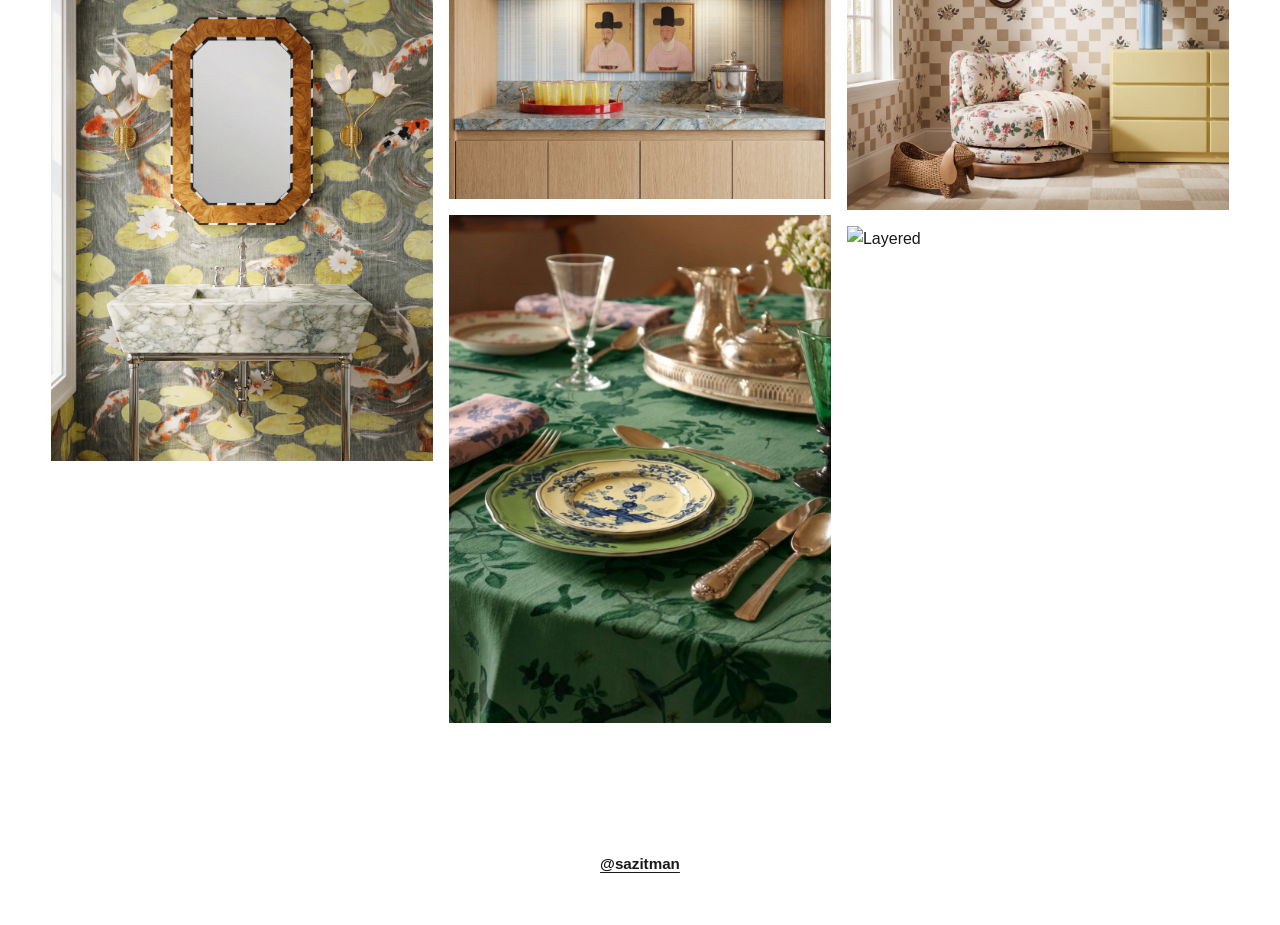
==== commit 50c07d87: "Use masonry columns so the portfolio grid has no empty gaps Co-Authored-By: Claude Opus 5.5 <noreply" ====
--- a/index.html
+++ b/index.html
@@ -4,7 +4,7 @@
     <meta charset="UTF-8">
     <meta name="viewport" content="width=device-width, initial-scale=1.0">
     <title>Sarah Adam Z.</title>
-    <link rel="stylesheet" href="styles.css?v=4">
+    <link rel="stylesheet" href="styles.css?v=5">
 </head>
 <body>
     <header class="site-header">
@@ -25,127 +25,127 @@
         <section class="portfolio-grid">
             <div class="grid-item">
                 <a href="images/Arteriors.png" class="portfolio-link" data-title="Arteriors">
-                    <img src="images/Arteriors.png" alt="Arteriors" loading="lazy">
+                    <img src="images/Arteriors.png" alt="Arteriors" width="3584" height="4800" loading="lazy">
                 </a>
             </div>
             <div class="grid-item">
                 <a href="images/restaurant-1.jpg" class="portfolio-link" data-title="Restaurant">
-                    <img src="images/restaurant-1.jpg" alt="Restaurant" loading="lazy">
+                    <img src="images/restaurant-1.jpg" alt="Restaurant" width="2000" height="1342" loading="lazy">
                 </a>
             </div>
             <div class="grid-item">
                 <a href="images/Adriana hoyos.png" class="portfolio-link" data-title="Adriana Hoyos">
-                    <img src="images/Adriana hoyos.png" alt="Adriana Hoyos" loading="lazy">
+                    <img src="images/Adriana hoyos.png" alt="Adriana Hoyos" width="1696" height="2528" loading="lazy">
                 </a>
             </div>
             <div class="grid-item">
                 <a href="images/staircase.jpg" class="portfolio-link" data-title="Staircase">
-                    <img src="images/staircase.jpg" alt="Staircase" loading="lazy">
+                    <img src="images/staircase.jpg" alt="Staircase" width="1116" height="2000" loading="lazy">
                 </a>
             </div>
             <div class="grid-item">
                 <a href="images/Schumacher.jpg" class="portfolio-link" data-title="Schumacher">
-                    <img src="images/Schumacher.jpg" alt="Schumacher" loading="lazy">
+                    <img src="images/Schumacher.jpg" alt="Schumacher" width="2000" height="2678" loading="lazy">
                 </a>
             </div>
             <div class="grid-item">
                 <a href="images/alfonso marina.jpg" class="portfolio-link" data-title="Alfonso Marina">
-                    <img src="images/alfonso marina.jpg" alt="Alfonso Marina" loading="lazy">
+                    <img src="images/alfonso marina.jpg" alt="Alfonso Marina" width="3072" height="5504" loading="lazy">
                 </a>
             </div>
             <div class="grid-item">
                 <a href="images/cb2.jpg" class="portfolio-link" data-title="CB2 Project">
-                    <img src="images/cb2.jpg" alt="CB2 Project" loading="lazy">
+                    <img src="images/cb2.jpg" alt="CB2 Project" width="2000" height="1658" loading="lazy">
                 </a>
             </div>
             <div class="grid-item">
                 <a href="images/dining-chandelier.jpg" class="portfolio-link" data-title="Dining Chandelier">
-                    <img src="images/dining-chandelier.jpg" alt="Dining Chandelier" loading="lazy">
+                    <img src="images/dining-chandelier.jpg" alt="Dining Chandelier" width="1342" height="2000" loading="lazy">
                 </a>
             </div>
             <div class="grid-item">
                 <a href="images/ginori-1.jpg" class="portfolio-link" data-title="Ginori">
-                    <img src="images/ginori-1.jpg" alt="Ginori" loading="lazy">
+                    <img src="images/ginori-1.jpg" alt="Ginori" width="2000" height="2667" loading="lazy">
                 </a>
             </div>
             <div class="grid-item">
                 <a href="images/restaurant-2.jpg" class="portfolio-link" data-title="Restaurant 2">
-                    <img src="images/restaurant-2.jpg" alt="Restaurant 2" loading="lazy">
+                    <img src="images/restaurant-2.jpg" alt="Restaurant 2" width="1342" height="2000" loading="lazy">
                 </a>
             </div>
             <div class="grid-item">
                 <a href="images/Coffee Table Close-Up.png" class="portfolio-link" data-title="Coffee Table Close-Up">
-                    <img src="images/Coffee Table Close-Up.png" alt="Coffee Table Close-Up" loading="lazy">
+                    <img src="images/Coffee Table Close-Up.png" alt="Coffee Table Close-Up" width="2752" height="1536" loading="lazy">
                 </a>
             </div>
             <div class="grid-item">
                 <a href="images/beach-house.jpg" class="portfolio-link" data-title="Beach House">
-                    <img src="images/beach-house.jpg" alt="Beach House" loading="lazy">
+                    <img src="images/beach-house.jpg" alt="Beach House" width="1342" height="2000" loading="lazy">
                 </a>
             </div>
             <div class="grid-item">
                 <a href="images/mallorca.jpg" class="portfolio-link" data-title="Mallorca">
-                    <img src="images/mallorca.jpg" alt="Mallorca" loading="lazy">
+                    <img src="images/mallorca.jpg" alt="Mallorca" width="2000" height="1493" loading="lazy">
                 </a>
             </div>
             <div class="grid-item">
                 <a href="images/arteriors 2.jpg" class="portfolio-link" data-title="Arteriors 2">
-                    <img src="images/arteriors 2.jpg" alt="Arteriors 2" loading="lazy">
+                    <img src="images/arteriors 2.jpg" alt="Arteriors 2" width="1696" height="2528" loading="lazy">
                 </a>
             </div>
             <div class="grid-item">
                 <a href="images/nordic-knots.jpg" class="portfolio-link" data-title="Nordic Knots">
-                    <img src="images/nordic-knots.jpg" alt="Nordic Knots" loading="lazy">
+                    <img src="images/nordic-knots.jpg" alt="Nordic Knots" width="2000" height="1493" loading="lazy">
                 </a>
             </div>
             <div class="grid-item">
                 <a href="images/restaurant-3.jpg" class="portfolio-link" data-title="Restaurant 3">
-                    <img src="images/restaurant-3.jpg" alt="Restaurant 3" loading="lazy">
+                    <img src="images/restaurant-3.jpg" alt="Restaurant 3" width="1342" height="2000" loading="lazy">
                 </a>
             </div>
             <div class="grid-item">
                 <a href="images/madrid.jpg" class="portfolio-link" data-title="Madrid">
-                    <img src="images/madrid.jpg" alt="Madrid" loading="lazy">
+                    <img src="images/madrid.jpg" alt="Madrid" width="2000" height="1710" loading="lazy">
                 </a>
             </div>
             <div class="grid-item">
                 <a href="images/cabanna.jpg" class="portfolio-link" data-title="Cabana">
-                    <img src="images/cabanna.jpg" alt="Cabana" loading="lazy">
+                    <img src="images/cabanna.jpg" alt="Cabana" width="2000" height="2504" loading="lazy">
                 </a>
             </div>
             <div class="grid-item">
                 <a href="images/arteriors 3.png" class="portfolio-link" data-title="Arteriors 3">
-                    <img src="images/arteriors 3.png" alt="Arteriors 3" loading="lazy">
+                    <img src="images/arteriors 3.png" alt="Arteriors 3" width="2752" height="1536" loading="lazy">
                 </a>
             </div>
             <div class="grid-item">
                 <a href="images/bar.jpg" class="portfolio-link" data-title="Bar">
-                    <img src="images/bar.jpg" alt="Bar" loading="lazy">
+                    <img src="images/bar.jpg" alt="Bar" width="2000" height="1493" loading="lazy">
                 </a>
             </div>
             <div class="grid-item">
                 <a href="images/anthropologie.jpg" class="portfolio-link" data-title="Anthropologie">
-                    <img src="images/anthropologie.jpg" alt="Anthropologie" loading="lazy">
+                    <img src="images/anthropologie.jpg" alt="Anthropologie" width="2000" height="1493" loading="lazy">
                 </a>
             </div>
             <div class="grid-item">
                 <a href="images/urban electric.jpg" class="portfolio-link" data-title="Urban Electric">
-                    <img src="images/urban electric.jpg" alt="Urban Electric" loading="lazy">
+                    <img src="images/urban electric.jpg" alt="Urban Electric" width="2000" height="2482" loading="lazy">
                 </a>
             </div>
             <div class="grid-item">
                 <a href="images/ginori.jpg" class="portfolio-link" data-title="Ginori Details">
-                    <img src="images/ginori.jpg" alt="Ginori Details" loading="lazy">
+                    <img src="images/ginori.jpg" alt="Ginori Details" width="2000" height="2660" loading="lazy">
                 </a>
             </div>
             <div class="grid-item">
                 <a href="images/layered.jpg" class="portfolio-link" data-title="Layered">
-                    <img src="images/layered.jpg" alt="Layered" loading="lazy">
+                    <img src="images/layered.jpg" alt="Layered" width="2000" height="1116" loading="lazy">
                 </a>
             </div>
             <div class="grid-item">
                 <a href="images/PRB.jpg" class="portfolio-link" data-title="PRB">
-                    <img src="images/PRB.jpg" alt="PRB" loading="lazy">
+                    <img src="images/PRB.jpg" alt="PRB" width="5504" height="3072" loading="lazy">
                 </a>
             </div>
         </section>
@@ -161,6 +161,6 @@
         <img src="" alt="" class="lightbox-img">
     </div>
 
-    <script src="script.js"></script>
+    <script src="script.js?v=5"></script>
 </body>
 </html>
--- a/styles.css
+++ b/styles.css
@@ -188,6 +188,19 @@
     max-width: 1500px;
     margin: 0 auto;
     align-items: start;
+}
+
+.portfolio-grid.masonry {
+    display: flex;
+    align-items: flex-start;
+}
+
+.masonry-col {
+    flex: 1;
+    min-width: 0;
+    display: flex;
+    flex-direction: column;
+    gap: 1rem;
 }
 
 .grid-item {
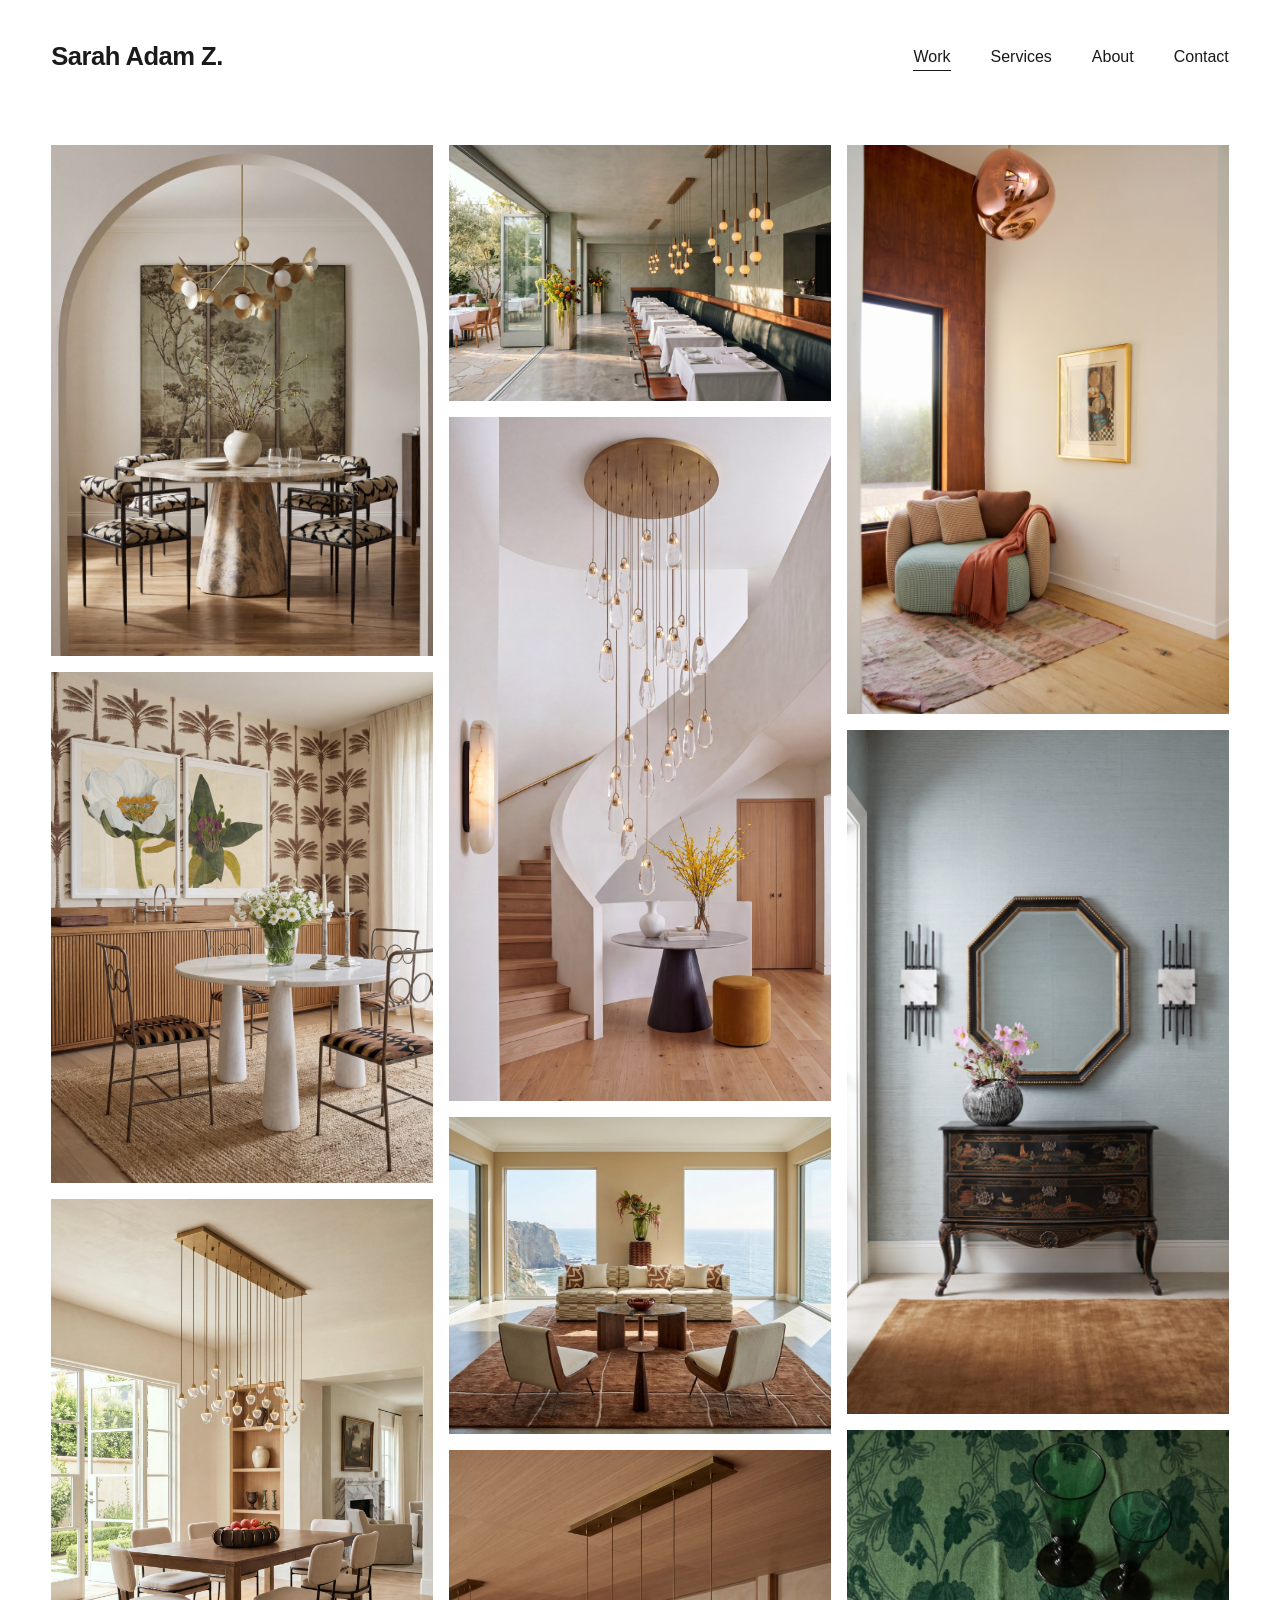
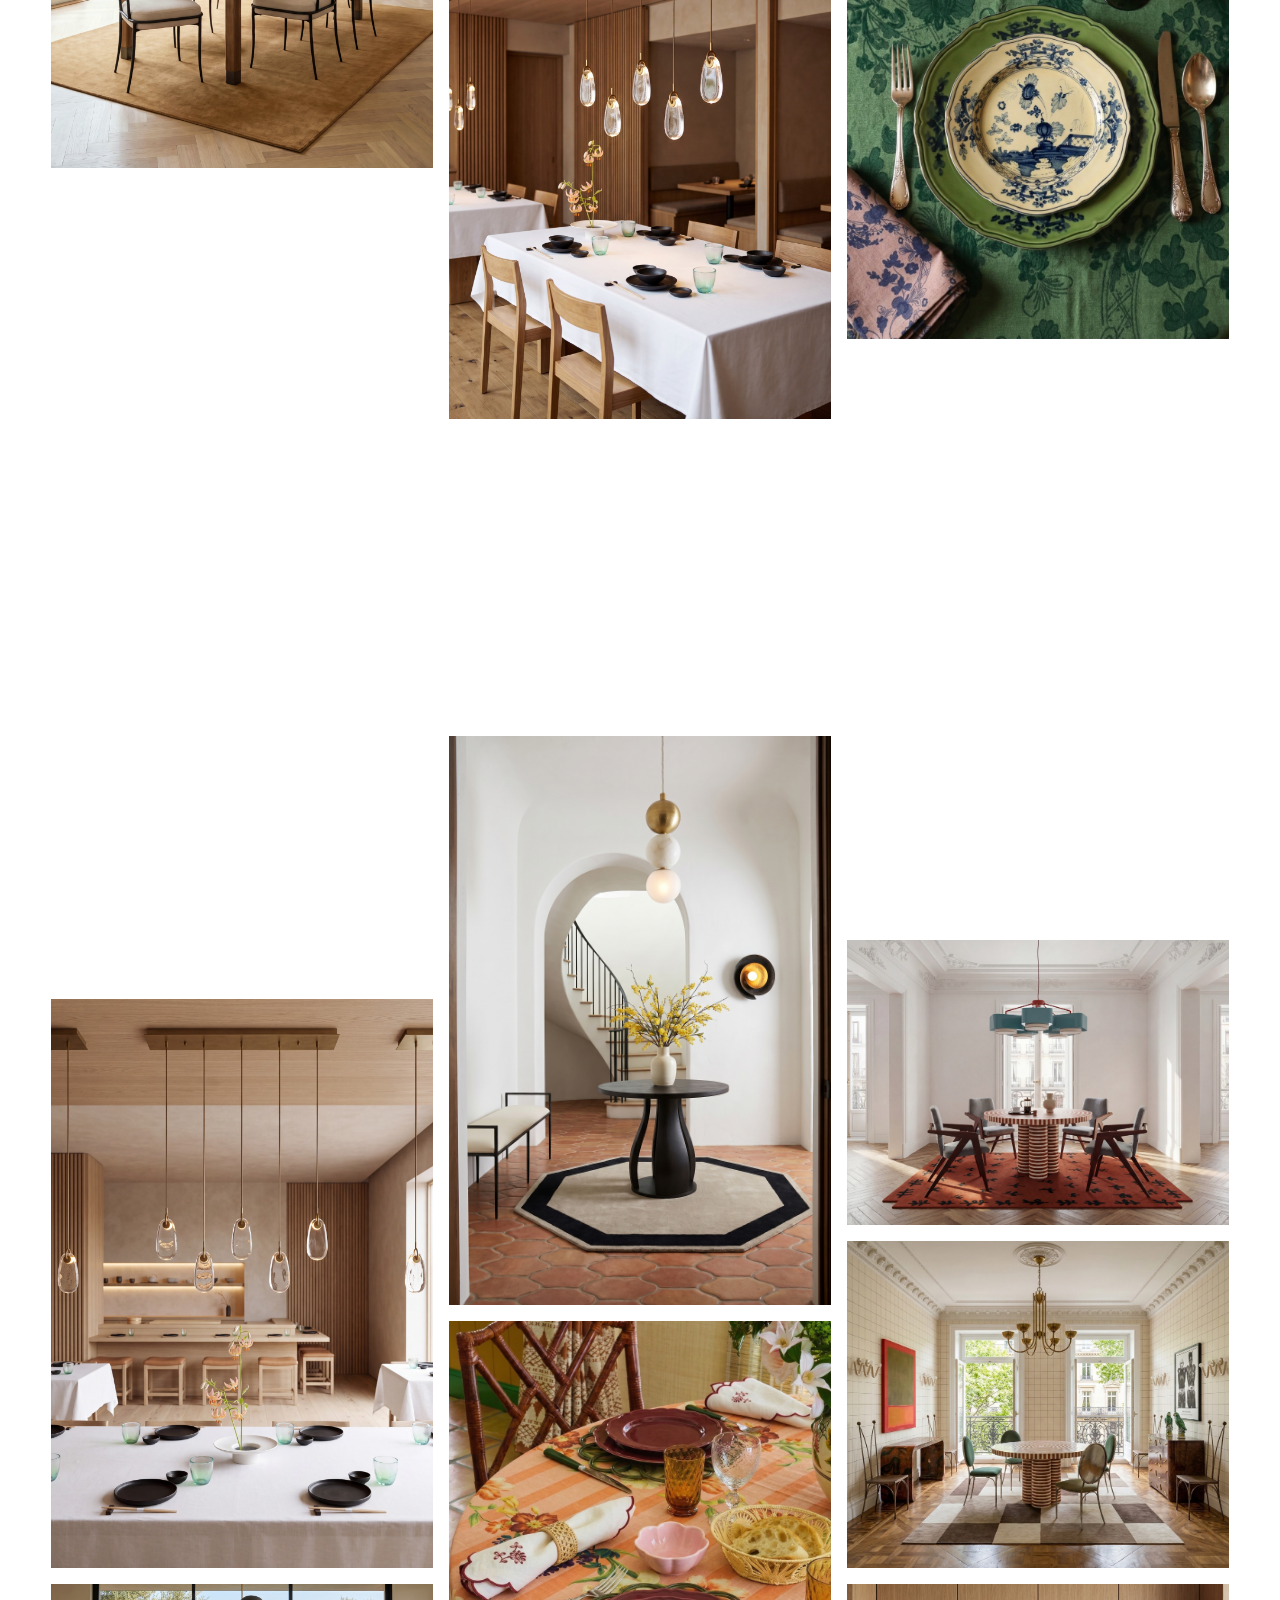
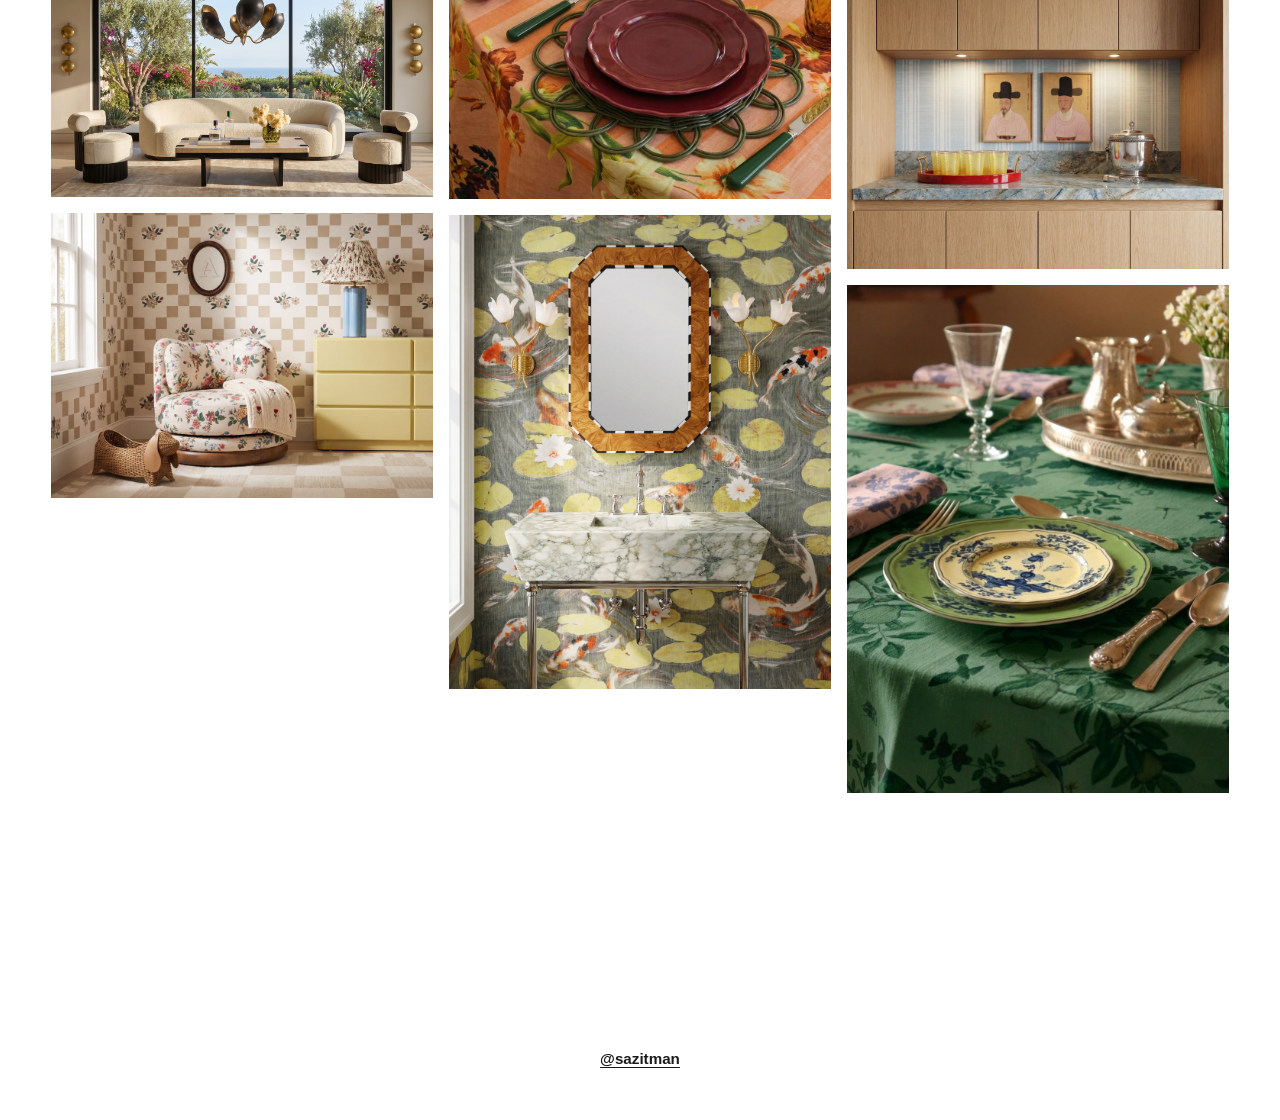
==== commit 7ef4f334: "Add blue powder room photo to portfolio grid Co-Authored-By: Claude Opus 5.5 <noreply@anthropic.com>" ====
--- a/index.html
+++ b/index.html
@@ -76,6 +76,11 @@
             <div class="grid-item">
                 <a href="images/Coffee Table Close-Up.png" class="portfolio-link" data-title="Coffee Table Close-Up">
                     <img src="images/Coffee Table Close-Up.png" alt="Coffee Table Close-Up" width="2752" height="1536" loading="lazy">
+                </a>
+            </div>
+            <div class="grid-item">
+                <a href="images/blue-powder-room.webp" class="portfolio-link" data-title="Blue Powder Room">
+                    <img src="images/blue-powder-room.webp" alt="Blue Powder Room" width="1342" height="2000" loading="lazy">
                 </a>
             </div>
             <div class="grid-item">
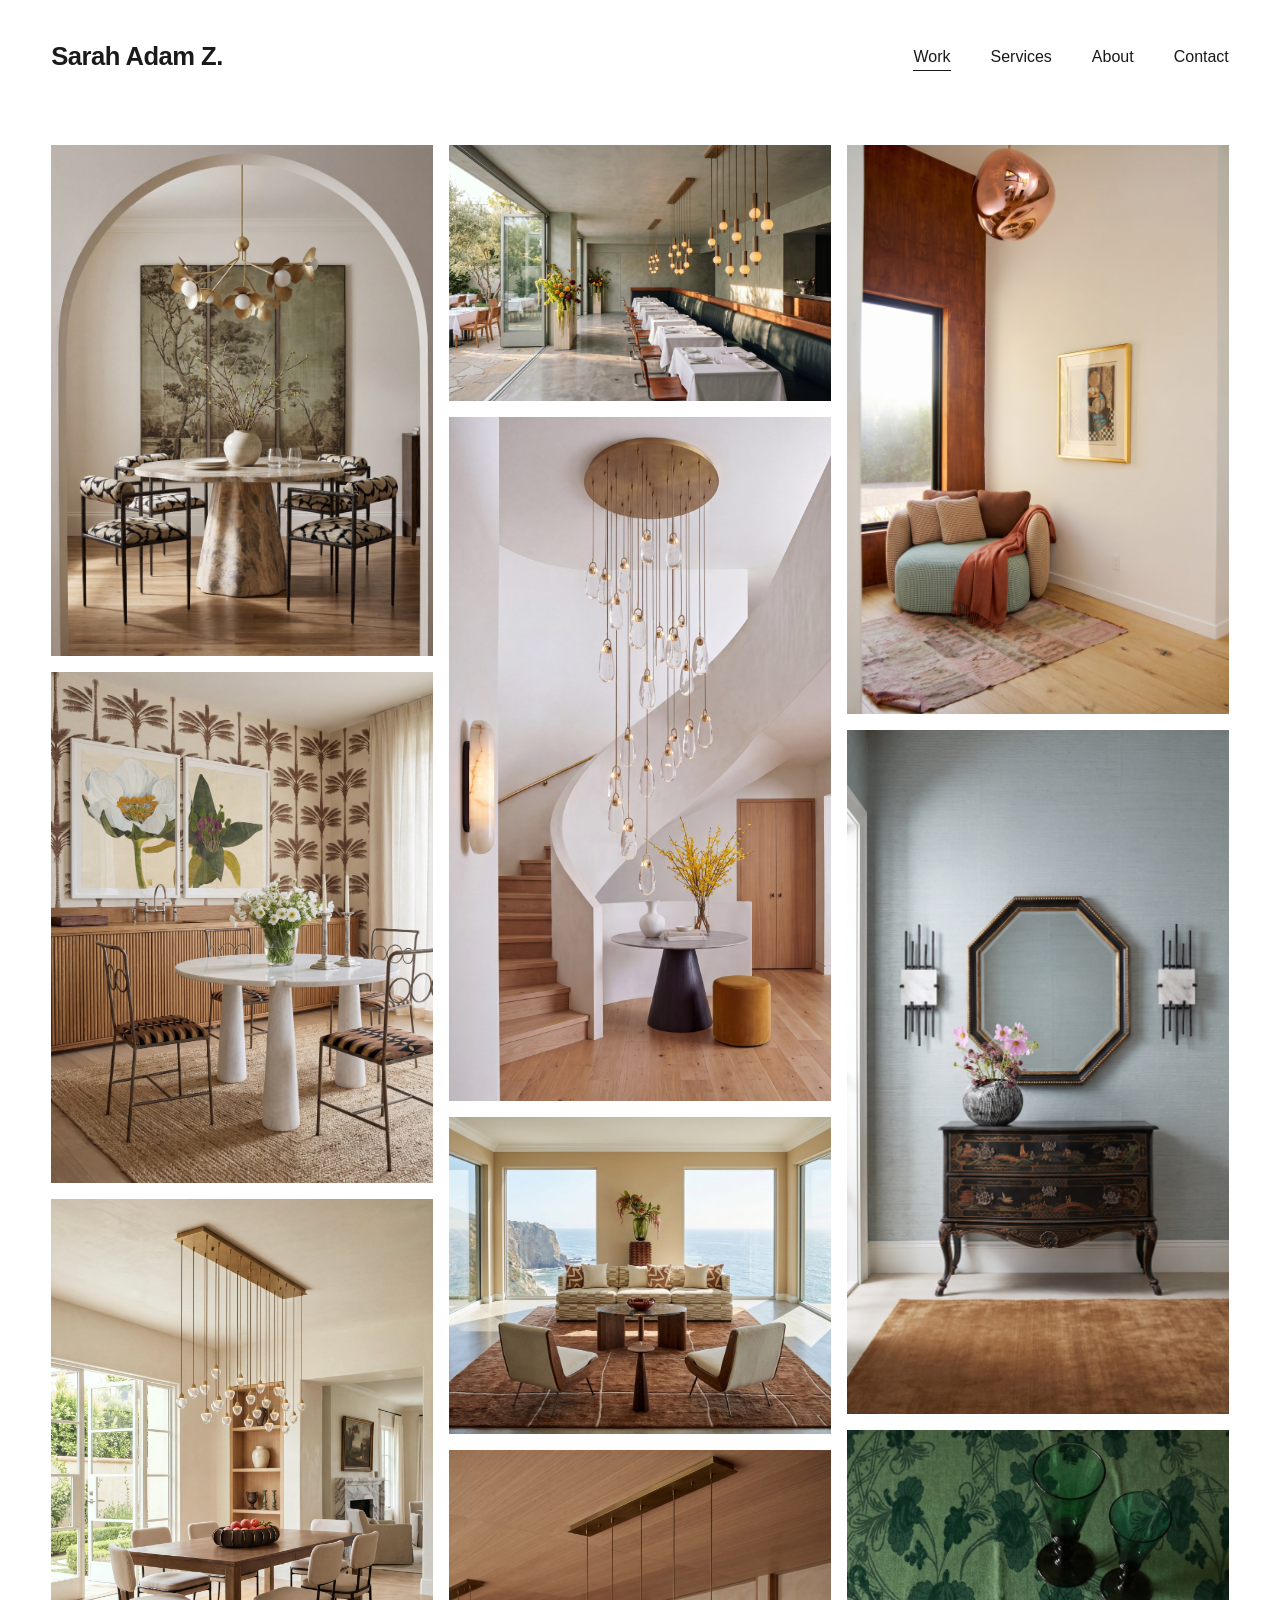
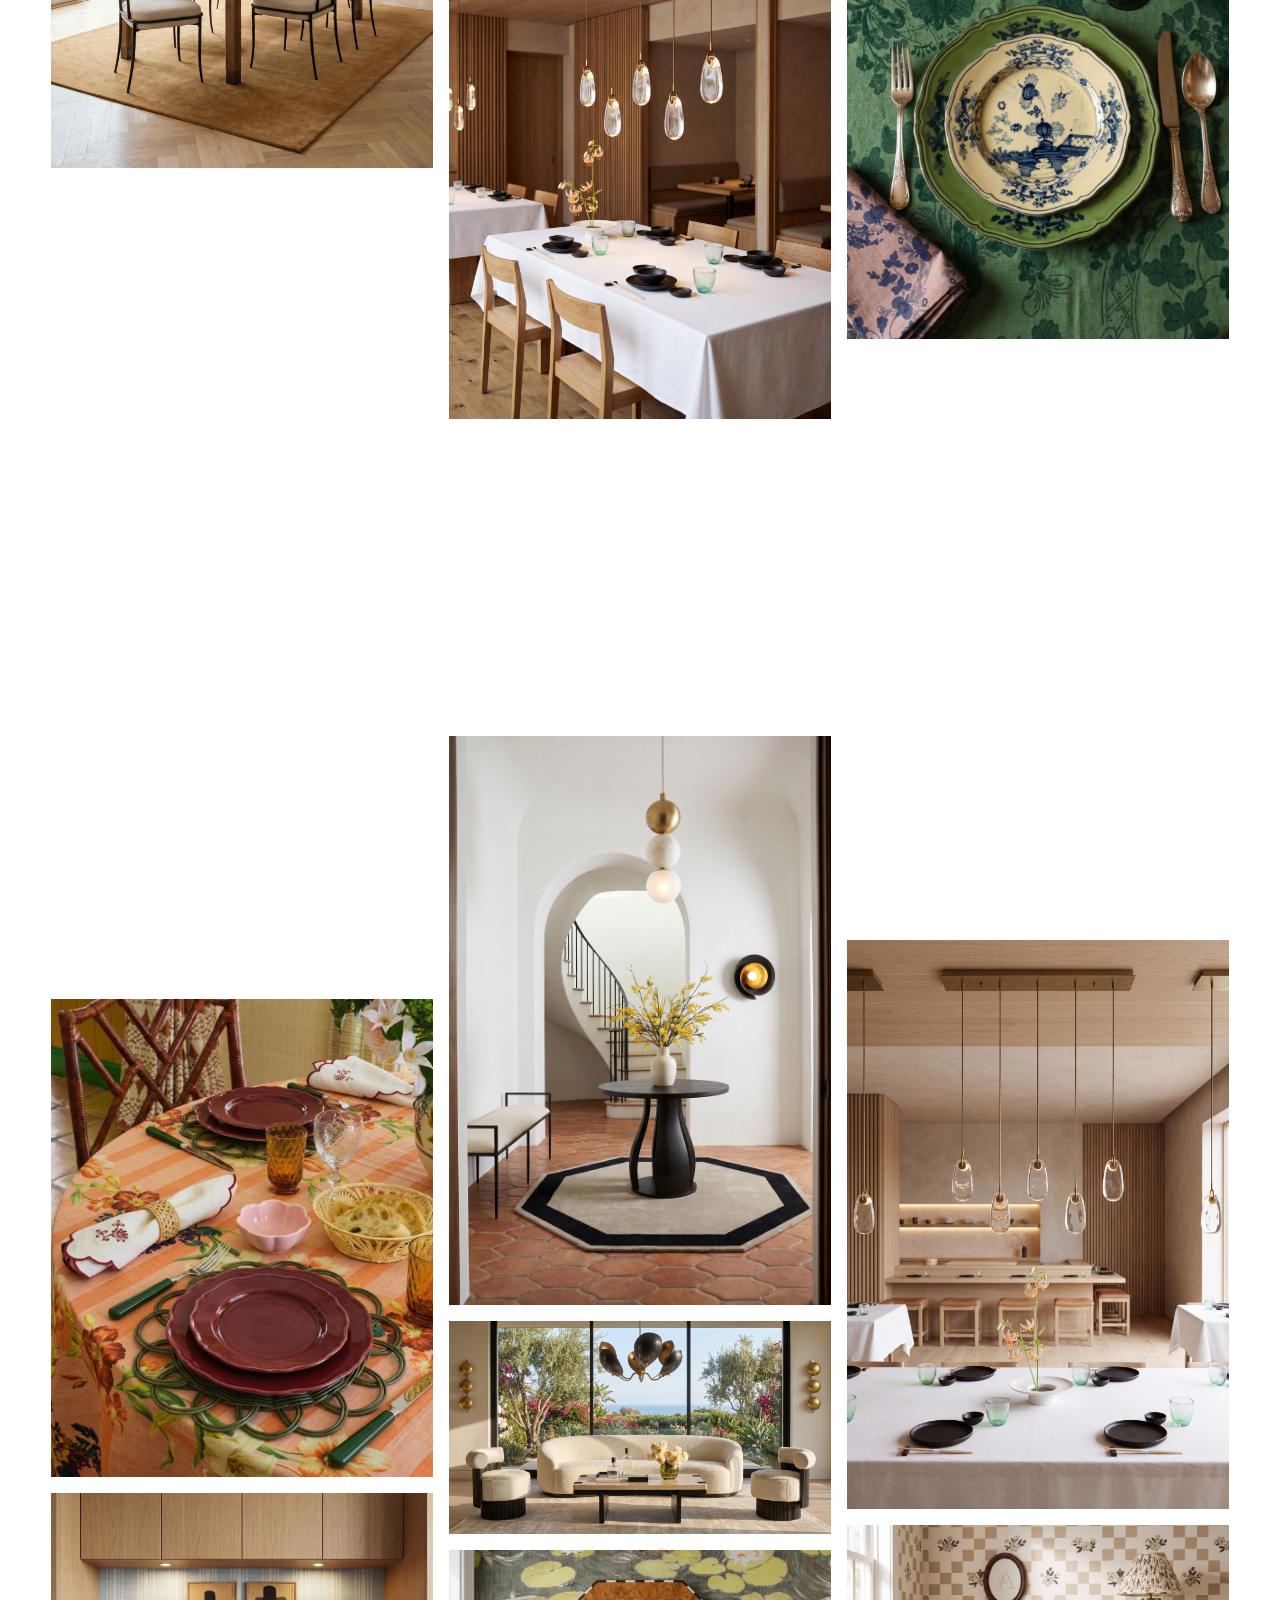
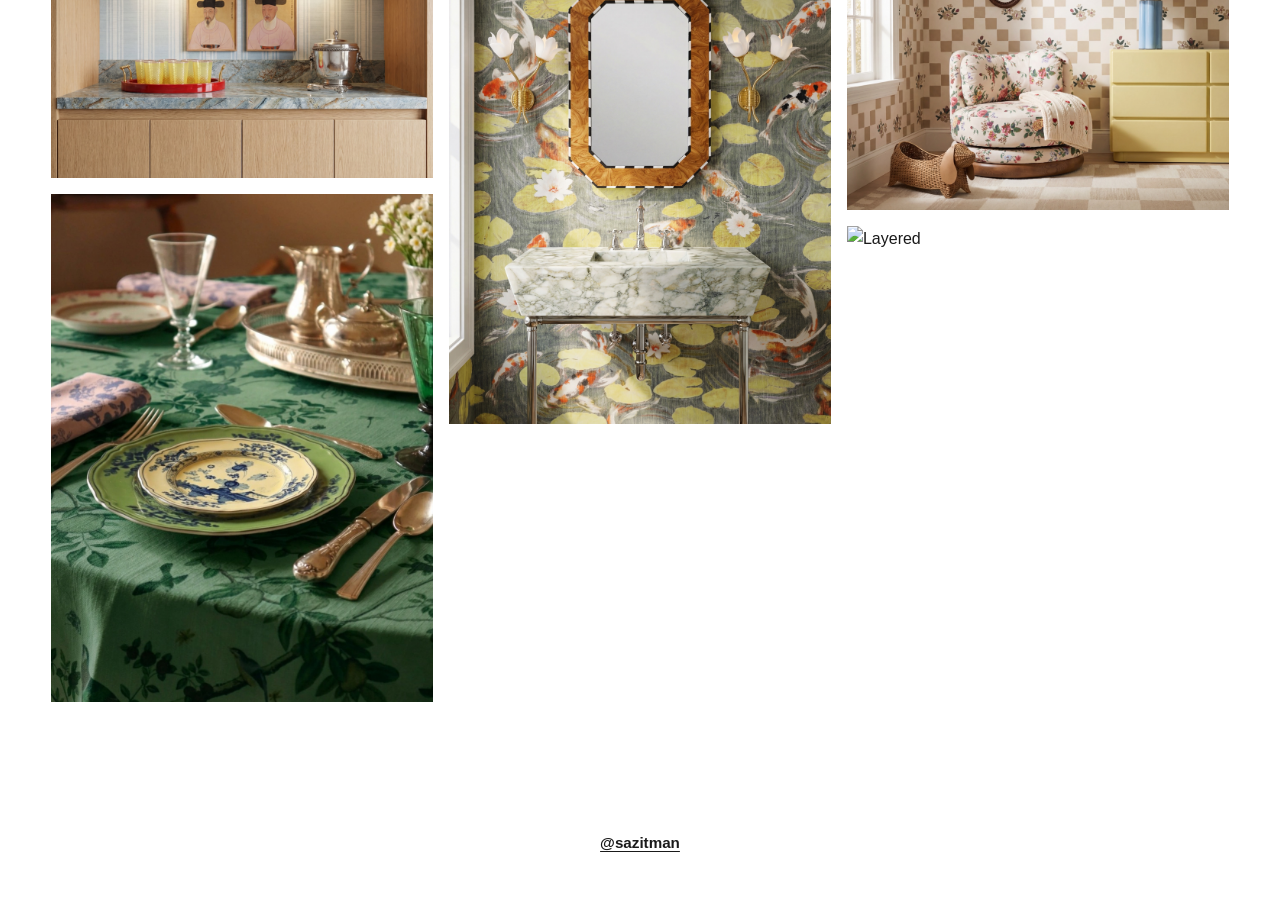
==== commit 20d46a0b: "Remove Madrid and Nordic Knots from grid Co-Authored-By: Claude Opus 5.5 <noreply@anthropic.com>" ====
--- a/index.html
+++ b/index.html
@@ -99,18 +99,8 @@
                 </a>
             </div>
             <div class="grid-item">
-                <a href="images/nordic-knots.jpg" class="portfolio-link" data-title="Nordic Knots">
-                    <img src="images/nordic-knots.jpg" alt="Nordic Knots" width="2000" height="1493" loading="lazy">
-                </a>
-            </div>
-            <div class="grid-item">
                 <a href="images/restaurant-3.jpg" class="portfolio-link" data-title="Restaurant 3">
                     <img src="images/restaurant-3.jpg" alt="Restaurant 3" width="1342" height="2000" loading="lazy">
-                </a>
-            </div>
-            <div class="grid-item">
-                <a href="images/madrid.jpg" class="portfolio-link" data-title="Madrid">
-                    <img src="images/madrid.jpg" alt="Madrid" width="2000" height="1710" loading="lazy">
                 </a>
             </div>
             <div class="grid-item">
